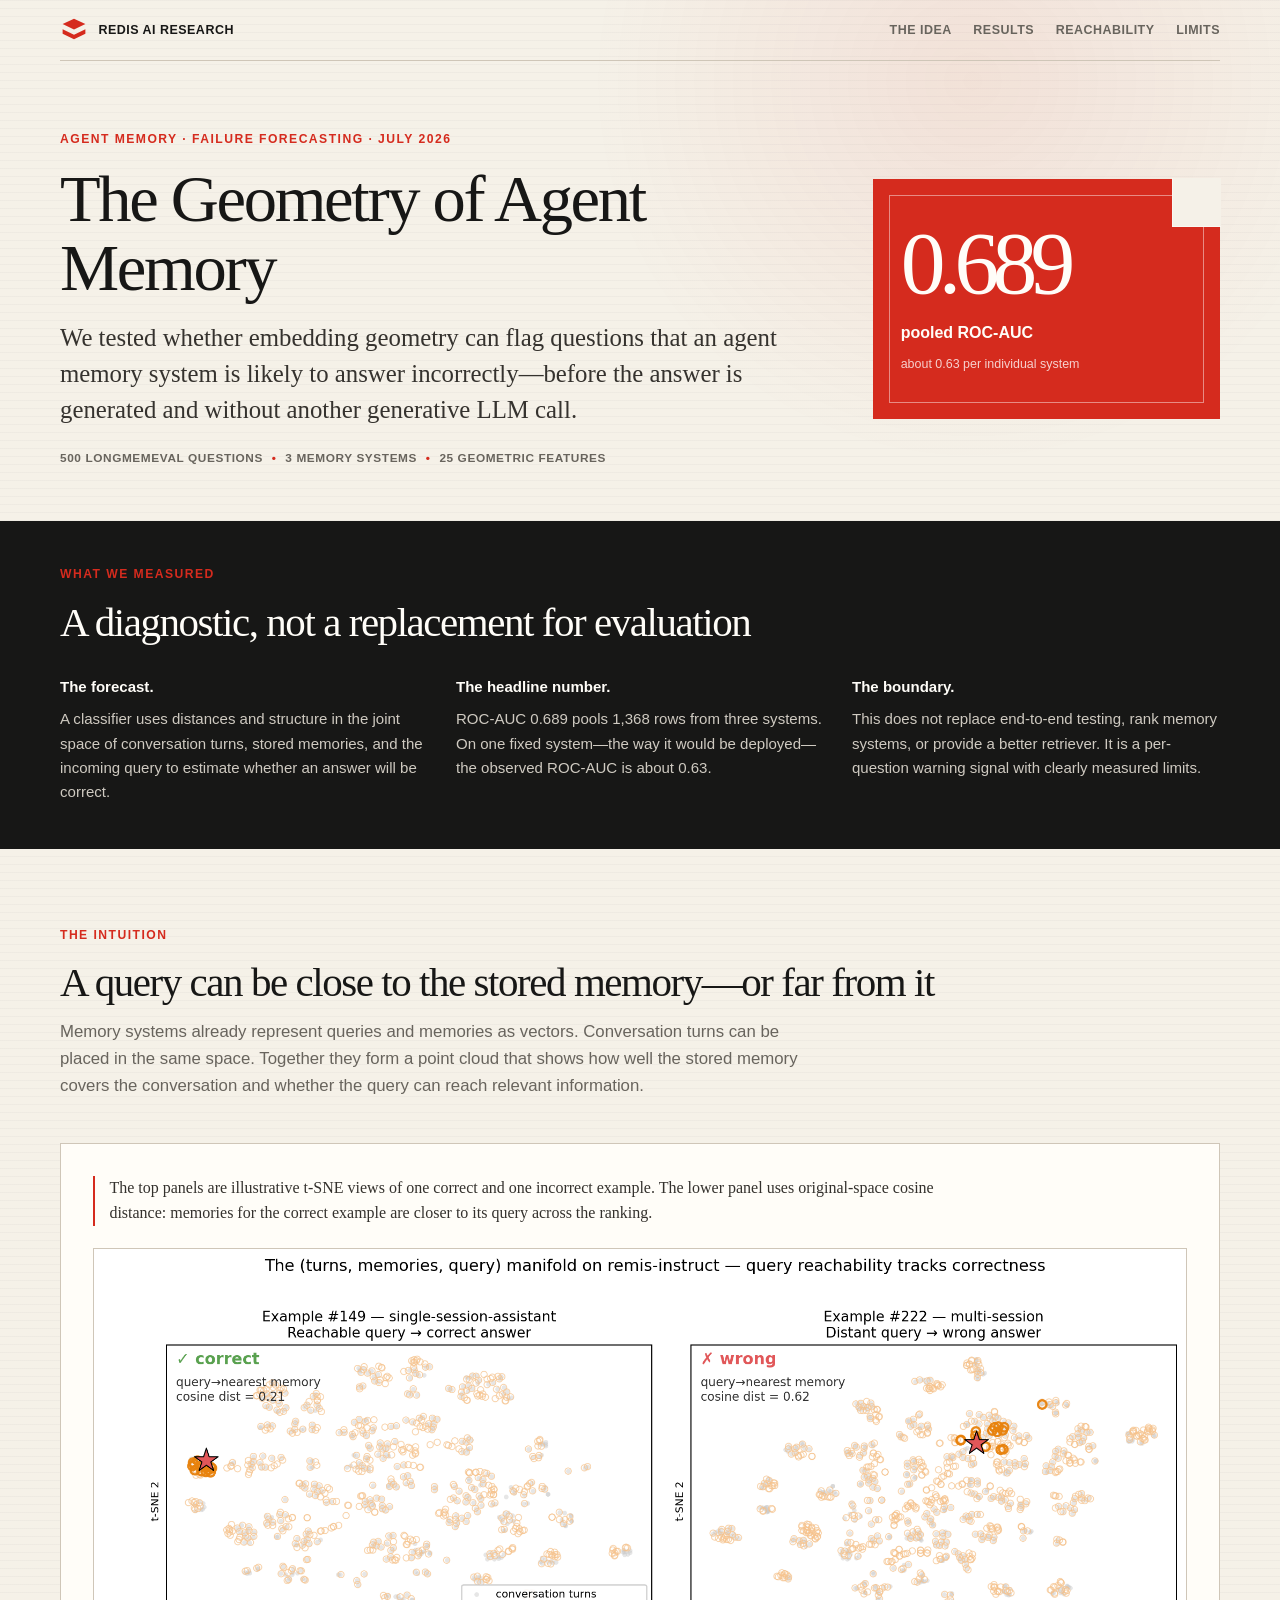
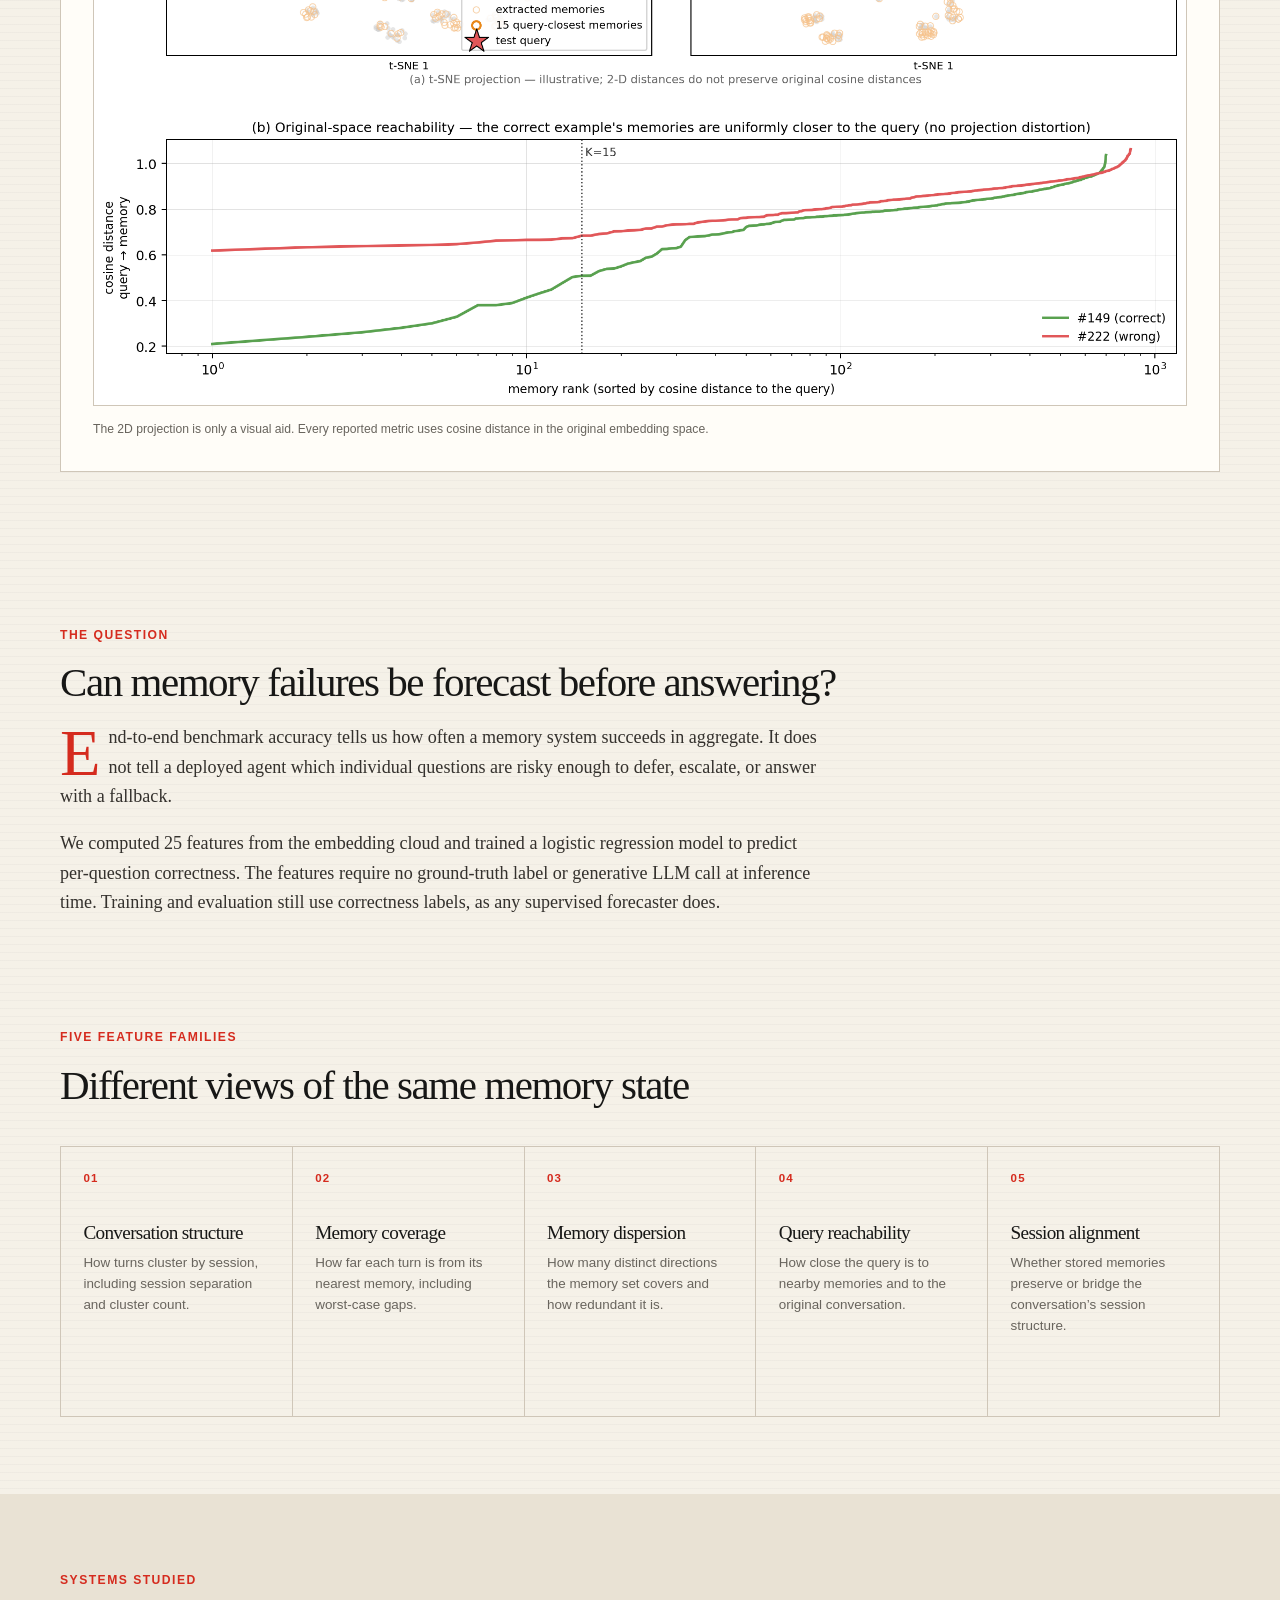
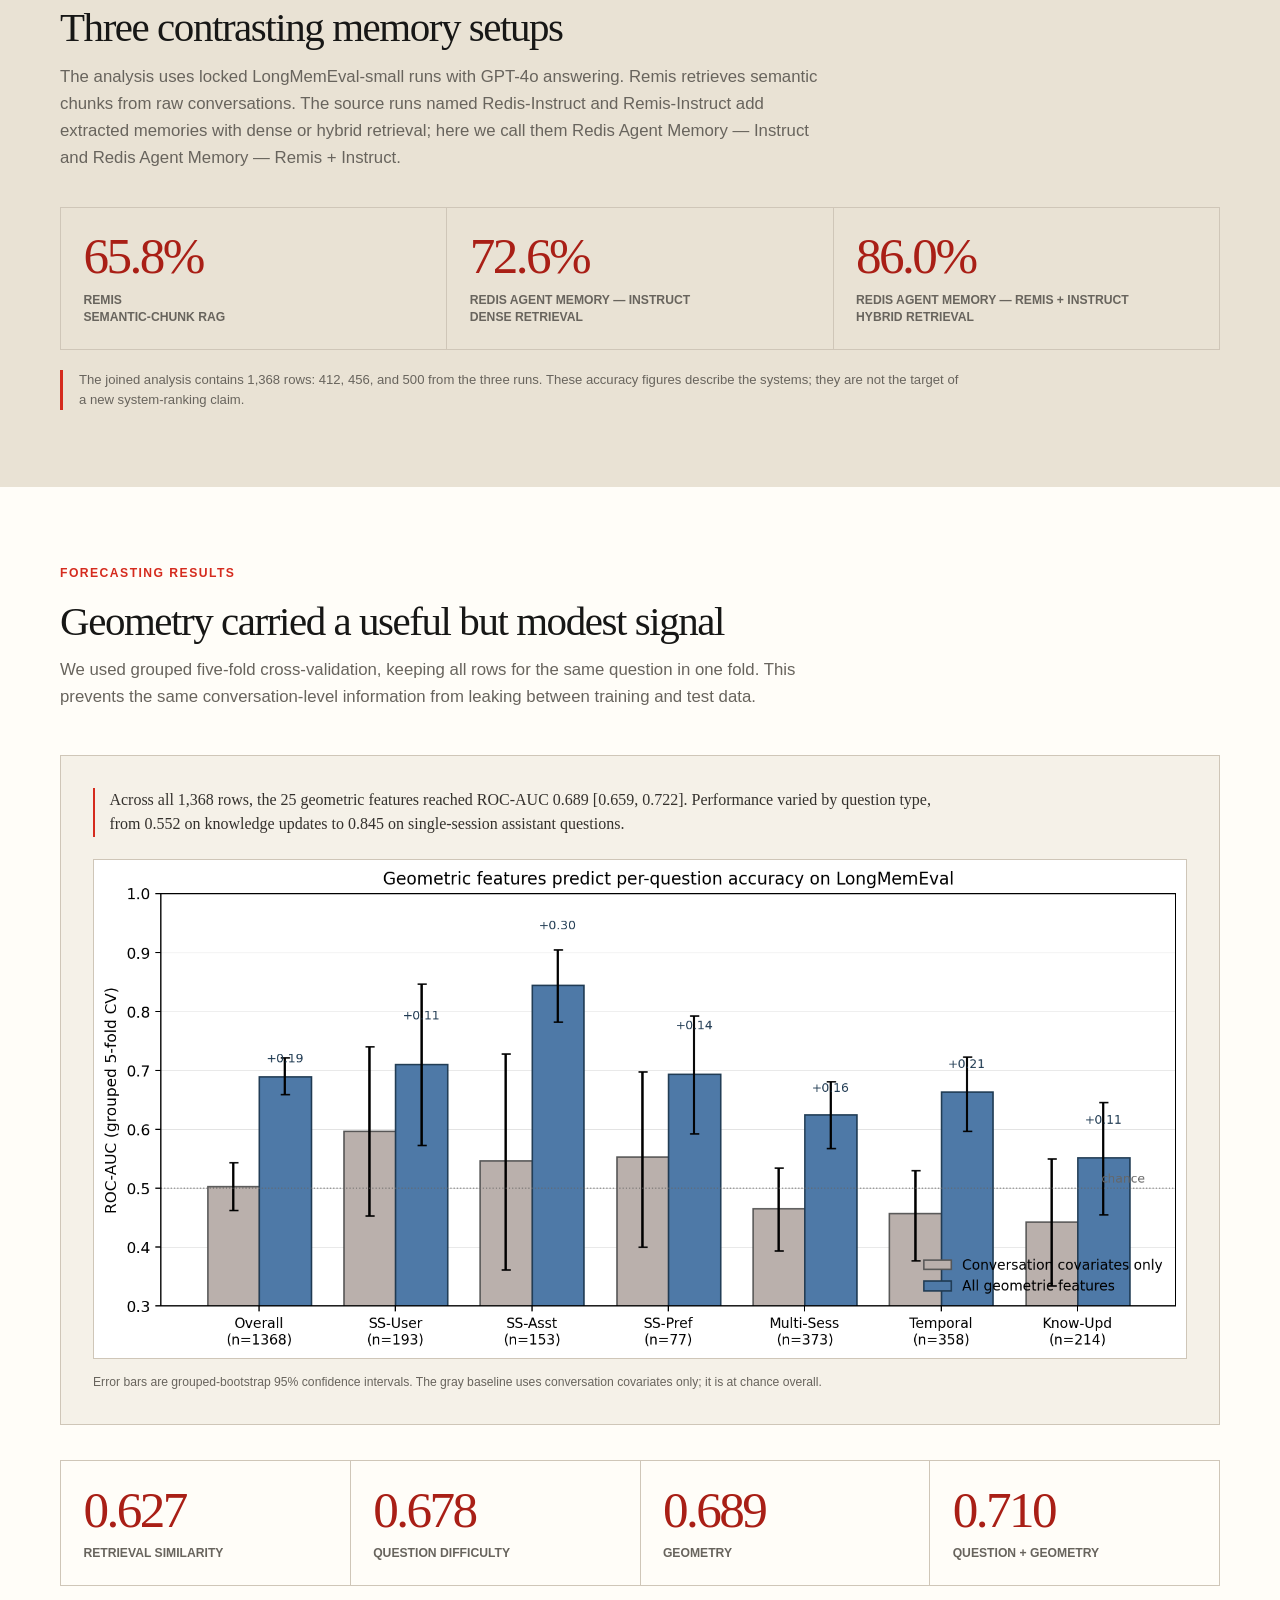
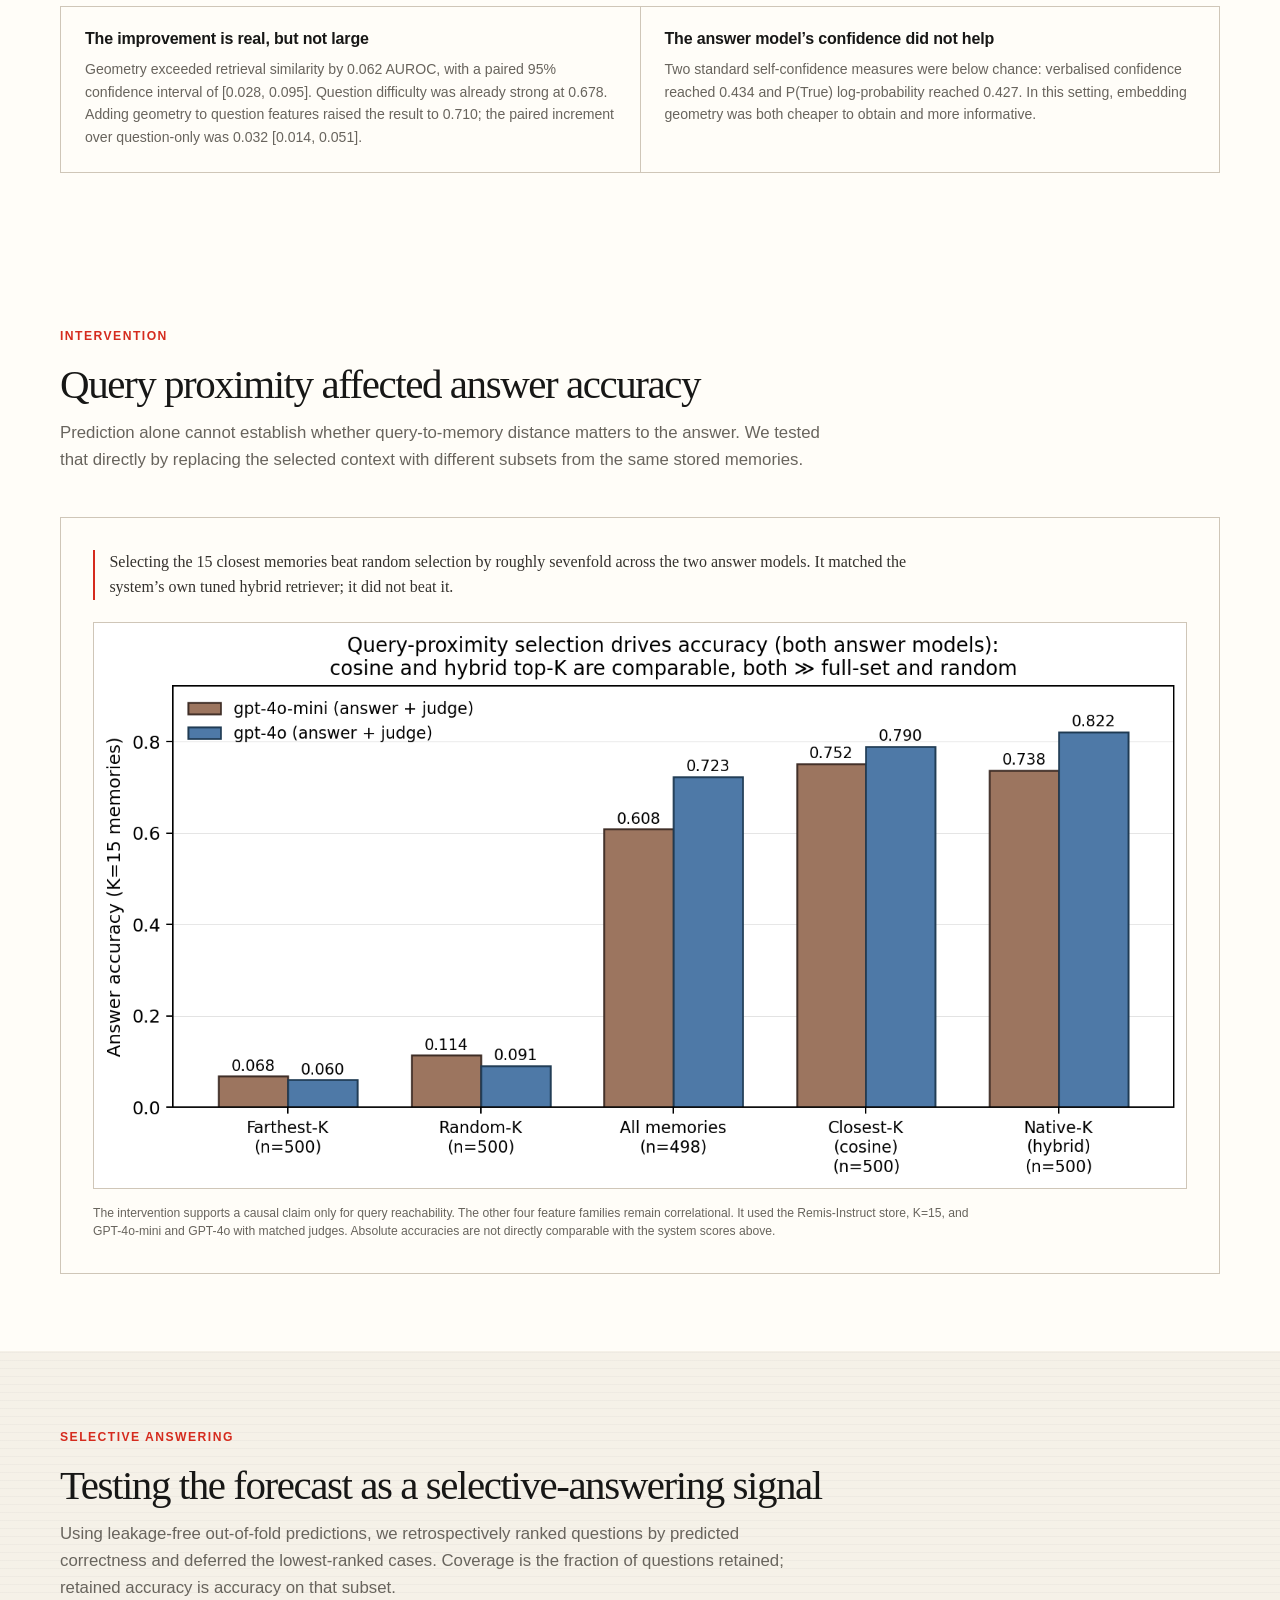
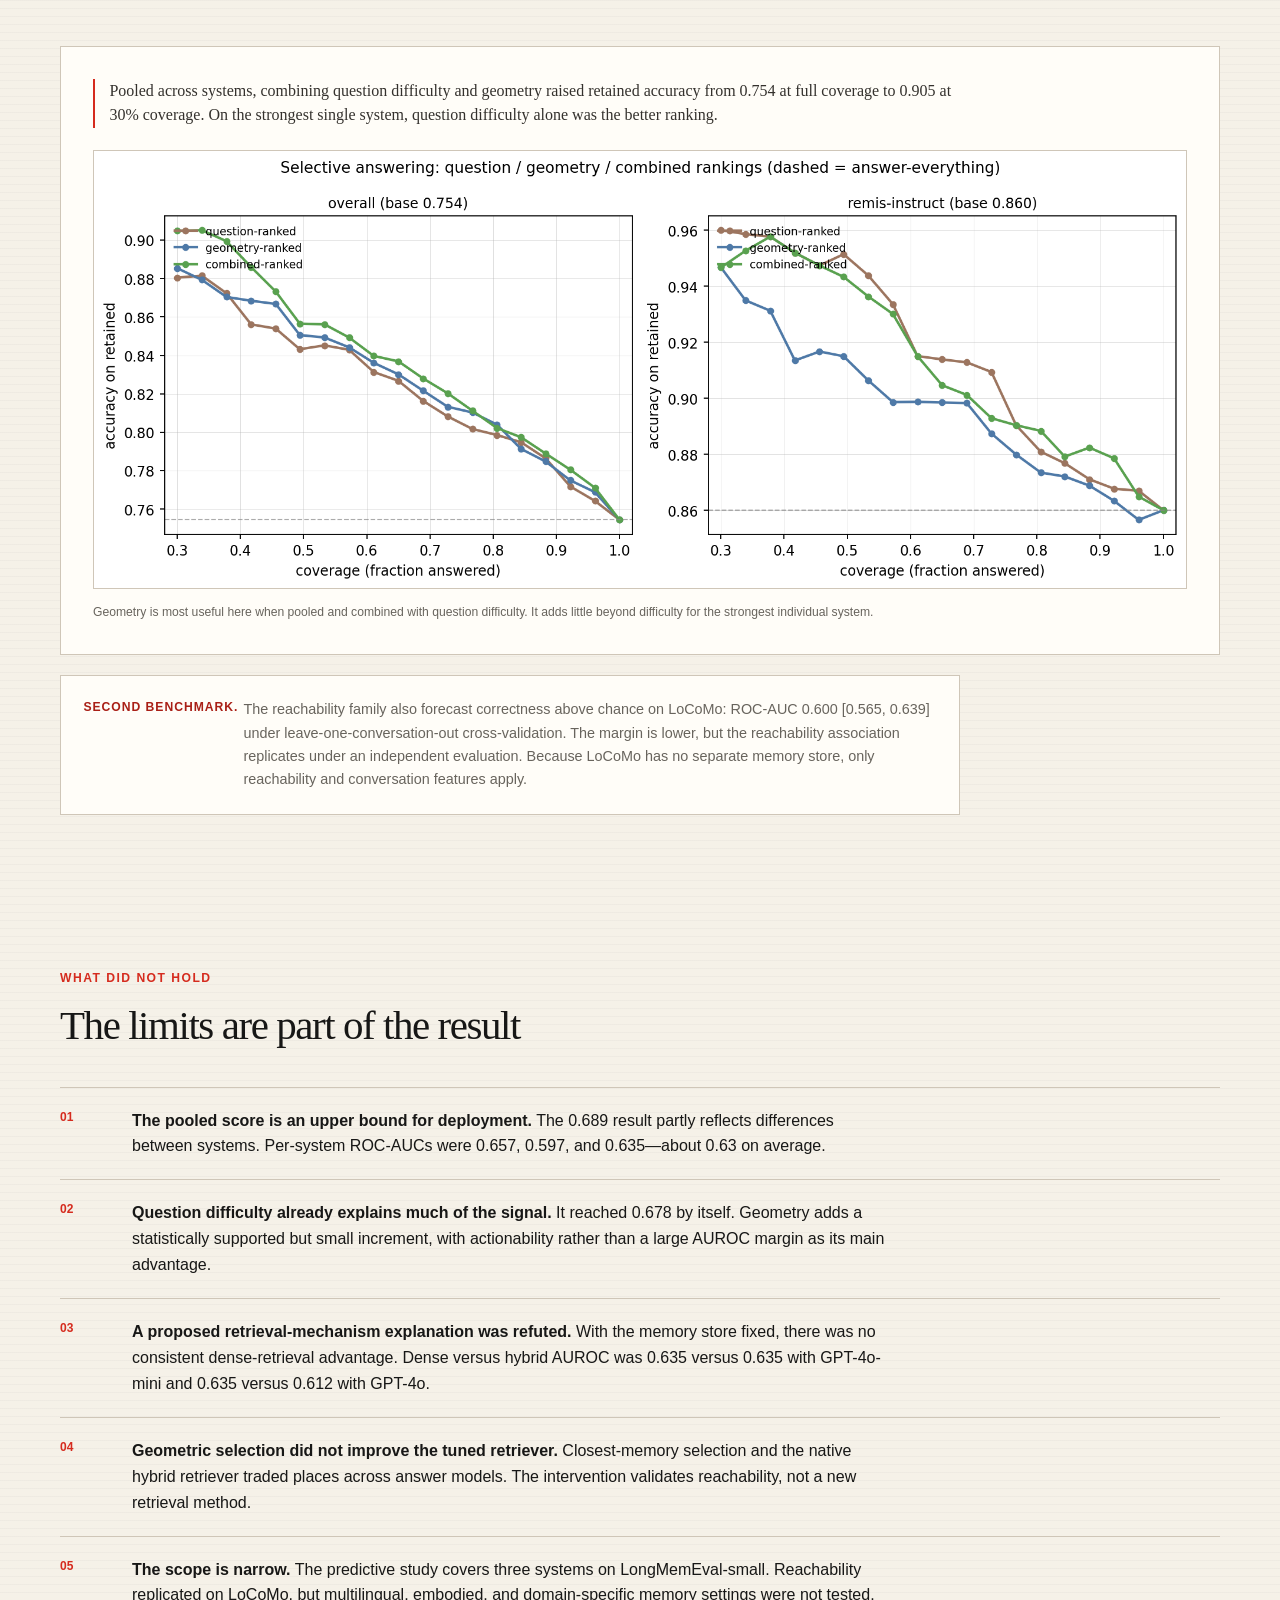
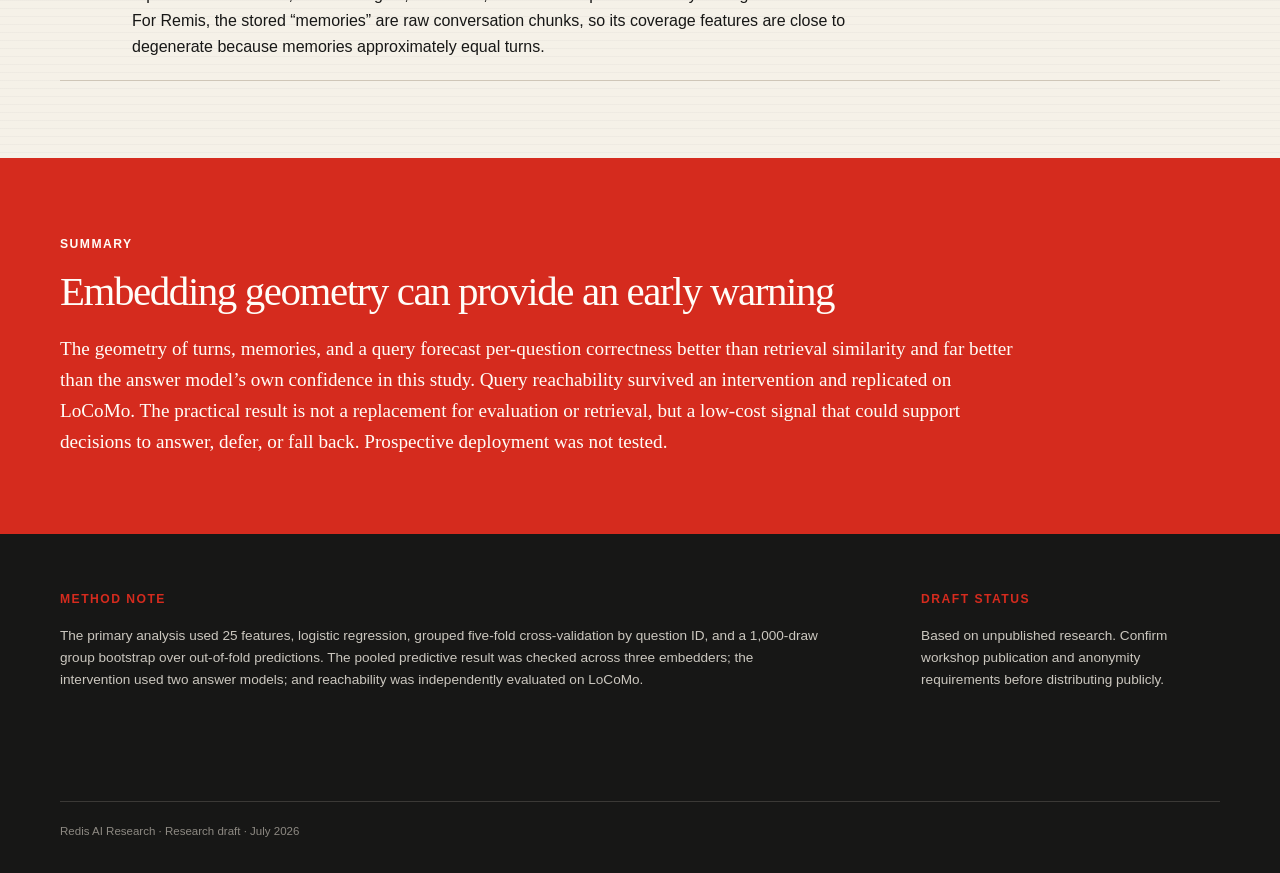
==== docs/geometry-agent-memory/index.html @ 6a5b0349 "Expand agent-memory research articles Add the geometry-based failure forecasting draft and refine th" ====
<!doctype html>
<html lang="en">
  <head>
    <meta charset="UTF-8" />
    <meta name="viewport" content="width=device-width, initial-scale=1.0" />
    <meta
      name="description"
      content="A geometric diagnostic for forecasting per-question failures in agent memory systems."
    />
    <meta name="robots" content="noindex, nofollow" />
    <meta name="theme-color" content="#f5f1e8" />
    <meta property="og:type" content="article" />
    <meta property="og:title" content="The Geometry of Agent Memory" />
    <meta
      property="og:description"
      content="Forecasting per-question memory failures from embedding geometry, without an extra generative LLM call."
    />
    <meta property="og:image" content="assets/social-card.svg" />
    <title>The Geometry of Agent Memory</title>
    <link rel="stylesheet" href="styles.css?v=20260724" />
  </head>
  <body>
    <a class="skip-link" href="#article">Skip to article</a>

    <header class="site-header">
      <a class="brand" href="#top" aria-label="Redis AI Research, article top">
        <svg viewBox="0 0 32 32" aria-hidden="true">
          <path d="M16 3 29 9.2 16 15.4 3 9.2 16 3Z" />
          <path d="m3 15.1 13 6.2 13-6.2v5.2L16 26.5 3 20.3v-5.2Z" />
        </svg>
        <span>Redis AI Research</span>
      </a>
      <nav aria-label="Article sections">
        <a href="#idea">The idea</a>
        <a href="#results">Results</a>
        <a href="#reachability">Reachability</a>
        <a href="#limits">Limits</a>
      </nav>
    </header>

    <main id="article">
      <article>
        <header class="hero" id="top">
          <div class="hero-copy">
            <p class="eyebrow">Agent memory · Failure forecasting · July 2026</p>
            <h1>The Geometry of Agent Memory</h1>
            <p class="dek">
              We tested whether embedding geometry can flag questions that an agent memory
              system is likely to answer incorrectly—before the answer is generated and
              without another generative LLM call.
            </p>
            <div class="hero-meta">
              <span>500 LongMemEval questions</span>
              <span>3 memory systems</span>
              <span>25 geometric features</span>
            </div>
          </div>

          <aside class="headline-number" aria-label="Main result">
            <span class="number">0.689</span>
            <span class="number-label">pooled ROC-AUC</span>
            <span class="number-note">about 0.63 per individual system</span>
          </aside>
        </header>

        <section class="read-this-first" aria-labelledby="read-first-title">
          <p class="section-kicker">What we measured</p>
          <h2 id="read-first-title">A diagnostic, not a replacement for evaluation</h2>
          <div class="qualification-grid">
            <p>
              <strong>The forecast.</strong> A classifier uses distances and structure in the
              joint space of conversation turns, stored memories, and the incoming query to
              estimate whether an answer will be correct.
            </p>
            <p>
              <strong>The headline number.</strong> ROC-AUC 0.689 pools 1,368 rows from three
              systems. On one fixed system—the way it would be deployed—the observed ROC-AUC
              is about 0.63.
            </p>
            <p>
              <strong>The boundary.</strong> This does not replace end-to-end testing, rank
              memory systems, or provide a better retriever. It is a per-question warning
              signal with clearly measured limits.
            </p>
          </div>
        </section>

        <section class="visual-intro" aria-labelledby="atlas-title">
          <div class="section-heading">
            <p class="section-kicker">The intuition</p>
            <h2 id="atlas-title">A query can be close to the stored memory—or far from it</h2>
            <p>
              Memory systems already represent queries and memories as vectors. Conversation
              turns can be placed in the same space. Together they form a point cloud that
              shows how well the stored memory covers the conversation and whether the query
              can reach relevant information.
            </p>
          </div>
          <figure class="chart-block image-figure">
            <p class="chart-summary">
              The top panels are illustrative t-SNE views of one correct and one incorrect
              example. The lower panel uses original-space cosine distance: memories for the
              correct example are closer to its query across the ranking.
            </p>
            <img
              src="assets/fig0_manifold.png"
              width="1038"
              height="709"
              decoding="async"
              alt="Two agent-memory point clouds and their original-space query-to-memory distance curves"
            />
            <figcaption>
              The 2D projection is only a visual aid. Every reported metric uses cosine
              distance in the original embedding space.
            </figcaption>
          </figure>
        </section>

        <section class="narrative" id="idea">
          <div class="section-heading">
            <p class="section-kicker">The question</p>
            <h2>Can memory failures be forecast before answering?</h2>
          </div>
          <div class="prose">
            <p>
              End-to-end benchmark accuracy tells us how often a memory system succeeds in
              aggregate. It does not tell a deployed agent which individual questions are
              risky enough to defer, escalate, or answer with a fallback.
            </p>
            <p>
              We computed 25 features from the embedding cloud and trained a logistic
              regression model to predict per-question correctness. The features require no
              ground-truth label or generative LLM call at inference time. Training and
              evaluation still use correctness labels, as any supervised forecaster does.
            </p>
          </div>
        </section>

        <section class="feature-section" aria-labelledby="features-title">
          <div class="section-heading">
            <p class="section-kicker">Five feature families</p>
            <h2 id="features-title">Different views of the same memory state</h2>
          </div>
          <div class="feature-grid">
            <article>
              <span>01</span>
              <h3>Conversation structure</h3>
              <p>How turns cluster by session, including session separation and cluster count.</p>
            </article>
            <article>
              <span>02</span>
              <h3>Memory coverage</h3>
              <p>How far each turn is from its nearest memory, including worst-case gaps.</p>
            </article>
            <article>
              <span>03</span>
              <h3>Memory dispersion</h3>
              <p>How many distinct directions the memory set covers and how redundant it is.</p>
            </article>
            <article>
              <span>04</span>
              <h3>Query reachability</h3>
              <p>How close the query is to nearby memories and to the original conversation.</p>
            </article>
            <article>
              <span>05</span>
              <h3>Session alignment</h3>
              <p>Whether stored memories preserve or bridge the conversation’s session structure.</p>
            </article>
          </div>
        </section>

        <section class="systems-section" aria-labelledby="systems-title">
          <div class="section-heading">
            <p class="section-kicker">Systems studied</p>
            <h2 id="systems-title">Three contrasting memory setups</h2>
            <p>
              The analysis uses locked LongMemEval-small runs with GPT-4o answering. Remis
              retrieves semantic chunks from raw conversations. The source runs named
              Redis-Instruct and Remis-Instruct add extracted memories with dense or hybrid
              retrieval; here we call them Redis Agent Memory — Instruct and Redis Agent
              Memory — Remis + Instruct.
            </p>
          </div>
          <div class="system-strip">
            <div>
              <strong>65.8%</strong>
              <span>Remis<br />semantic-chunk RAG</span>
            </div>
            <div>
              <strong>72.6%</strong>
              <span>Redis Agent Memory — Instruct<br />dense retrieval</span>
            </div>
            <div>
              <strong>86.0%</strong>
              <span>Redis Agent Memory — Remis + Instruct<br />hybrid retrieval</span>
            </div>
          </div>
          <p class="metric-note">
            The joined analysis contains 1,368 rows: 412, 456, and 500 from the
            three runs. These accuracy figures describe the systems; they are not the target
            of a new system-ranking claim.
          </p>
        </section>

        <section class="results-section geometry-results" id="results" aria-labelledby="results-title">
          <div class="section-heading">
            <p class="section-kicker">Forecasting results</p>
            <h2 id="results-title">Geometry carried a useful but modest signal</h2>
            <p>
              We used grouped five-fold cross-validation, keeping all rows for the same
              question in one fold. This prevents the same conversation-level information
              from leaking between training and test data.
            </p>
          </div>
          <figure class="chart-block image-figure">
            <p class="chart-summary">
              Across all 1,368 rows, the 25 geometric features reached ROC-AUC 0.689
              [0.659, 0.722]. Performance varied by question type, from 0.552 on knowledge
              updates to 0.845 on single-session assistant questions.
            </p>
            <img
              src="assets/fig1_auroc_by_qtype.png"
              width="1035"
              height="467"
              loading="lazy"
              decoding="async"
              alt="Bar chart of geometric failure-forecasting ROC-AUC overall and by LongMemEval question type"
            />
            <figcaption>
              Error bars are grouped-bootstrap 95% confidence intervals. The gray baseline
              uses conversation covariates only; it is at chance overall.
            </figcaption>
          </figure>

          <div class="comparison-strip" aria-label="Forecasting baseline comparison">
            <div><strong>0.627</strong><span>retrieval similarity</span></div>
            <div><strong>0.678</strong><span>question difficulty</span></div>
            <div><strong>0.689</strong><span>geometry</span></div>
            <div><strong>0.710</strong><span>question + geometry</span></div>
          </div>

          <div class="result-notes">
            <article>
              <h3>The improvement is real, but not large</h3>
              <p>
                Geometry exceeded retrieval similarity by 0.062 AUROC, with a paired 95%
                confidence interval of [0.028, 0.095]. Question difficulty was already
                strong at 0.678. Adding geometry to question features raised the result to
                0.710; the paired increment over question-only was 0.032 [0.014, 0.051].
              </p>
            </article>
            <article>
              <h3>The answer model’s confidence did not help</h3>
              <p>
                Two standard self-confidence measures were below chance: verbalised
                confidence reached 0.434 and P(True) log-probability reached 0.427. In this
                setting, embedding geometry was both cheaper to obtain and more informative.
              </p>
            </article>
          </div>
        </section>

        <section class="causal-section" id="reachability" aria-labelledby="reachability-title">
          <div class="section-heading">
            <p class="section-kicker">Intervention</p>
            <h2 id="reachability-title">Query proximity affected answer accuracy</h2>
            <p>
              Prediction alone cannot establish whether query-to-memory distance matters to
              the answer. We tested that directly by replacing the selected context with
              different subsets from the same stored memories.
            </p>
          </div>
          <figure class="chart-block image-figure">
            <p class="chart-summary">
              Selecting the 15 closest memories beat random selection by roughly sevenfold
              across the two answer models. It matched the system’s own tuned hybrid
              retriever; it did not beat it.
            </p>
            <img
              src="assets/fig5_causal_ablation.png"
              width="1039"
              height="530"
              loading="lazy"
              decoding="async"
              alt="Bar chart comparing farthest, random, all, closest, and native memory selection"
            />
            <figcaption>
              The intervention supports a causal claim only for query reachability. The
              other four feature families remain correlational. It used the Remis-Instruct
              store, K=15, and GPT-4o-mini and GPT-4o with matched judges. Absolute
              accuracies are not directly comparable with the system scores above.
            </figcaption>
          </figure>
        </section>

        <section class="deployment-section" id="deployment" aria-labelledby="deployment-title">
          <div class="section-heading">
            <p class="section-kicker">Selective answering</p>
            <h2 id="deployment-title">Testing the forecast as a selective-answering signal</h2>
            <p>
              Using leakage-free out-of-fold predictions, we retrospectively ranked questions
              by predicted correctness and deferred the lowest-ranked cases. Coverage is the
              fraction of questions retained; retained accuracy is accuracy on that subset.
            </p>
          </div>
          <figure class="chart-block image-figure">
            <p class="chart-summary">
              Pooled across systems, combining question difficulty and geometry raised
              retained accuracy from 0.754 at full coverage to 0.905 at 30% coverage. On the
              strongest single system, question difficulty alone was the better ranking.
            </p>
            <img
              src="assets/fig10_selective_prediction.png"
              width="1034"
              height="410"
              loading="lazy"
              decoding="async"
              alt="Risk-coverage curves for question, geometry, and combined failure rankings"
            />
            <figcaption>
              Geometry is most useful here when pooled and combined with question difficulty.
              It adds little beyond difficulty for the strongest individual system.
            </figcaption>
          </figure>

          <div class="replication-note">
            <strong>Second benchmark.</strong>
            <p>
              The reachability family also forecast correctness above chance on LoCoMo:
              ROC-AUC 0.600 [0.565, 0.639] under leave-one-conversation-out
              cross-validation. The margin is lower, but the reachability association
              replicates under an independent evaluation. Because LoCoMo has no separate
              memory store, only reachability and conversation features apply.
            </p>
          </div>
        </section>

        <section class="limits" id="limits" aria-labelledby="limits-title">
          <div class="section-heading">
            <p class="section-kicker">What did not hold</p>
            <h2 id="limits-title">The limits are part of the result</h2>
          </div>
          <ol class="limits-list">
            <li>
              <span>01</span>
              <p>
                <strong>The pooled score is an upper bound for deployment.</strong> The
                0.689 result partly reflects differences between systems. Per-system
                ROC-AUCs were 0.657, 0.597, and 0.635—about 0.63 on average.
              </p>
            </li>
            <li>
              <span>02</span>
              <p>
                <strong>Question difficulty already explains much of the signal.</strong>
                It reached 0.678 by itself. Geometry adds a statistically supported but
                small increment, with actionability rather than a large AUROC margin as its
                main advantage.
              </p>
            </li>
            <li>
              <span>03</span>
              <p>
                <strong>A proposed retrieval-mechanism explanation was refuted.</strong>
                With the memory store fixed, there was no consistent dense-retrieval
                advantage. Dense versus hybrid AUROC was 0.635 versus 0.635 with GPT-4o-mini
                and 0.635 versus 0.612 with GPT-4o.
              </p>
            </li>
            <li>
              <span>04</span>
              <p>
                <strong>Geometric selection did not improve the tuned retriever.</strong>
                Closest-memory selection and the native hybrid retriever traded places
                across answer models. The intervention validates reachability, not a new
                retrieval method.
              </p>
            </li>
            <li>
              <span>05</span>
              <p>
                <strong>The scope is narrow.</strong> The predictive study covers three
                systems on LongMemEval-small. Reachability replicated on LoCoMo, but
                multilingual, embodied, and domain-specific memory settings were not tested.
                For Remis, the stored “memories” are raw conversation chunks, so its coverage
                features are close to degenerate because memories approximately equal turns.
              </p>
            </li>
          </ol>
        </section>

        <section class="conclusion" aria-labelledby="conclusion-title">
          <p class="section-kicker">Summary</p>
          <h2 id="conclusion-title">Embedding geometry can provide an early warning</h2>
          <p>
            The geometry of turns, memories, and a query forecast per-question correctness
            better than retrieval similarity and far better than the answer model’s own
            confidence in this study. Query reachability survived an intervention and
            replicated on LoCoMo. The practical result is not a replacement for evaluation
            or retrieval, but a low-cost signal that could support decisions to answer,
            defer, or fall back. Prospective deployment was not tested.
          </p>
        </section>

        <footer class="article-footer">
          <div>
            <p class="section-kicker">Method note</p>
            <p>
              The primary analysis used 25 features, logistic regression, grouped five-fold
              cross-validation by question ID, and a 1,000-draw group bootstrap over
              out-of-fold predictions. The pooled predictive result was checked across three
              embedders; the intervention used two answer models; and reachability was
              independently evaluated on LoCoMo.
            </p>
          </div>
          <div>
            <p class="section-kicker">Draft status</p>
            <p>
              Based on unpublished research. Confirm workshop publication and anonymity
              requirements before distributing publicly.
            </p>
          </div>
          <p class="copyright">Redis AI Research · Research draft · July 2026</p>
        </footer>
      </article>
    </main>
  </body>
</html>
---- docs/geometry-agent-memory/styles.css ----
:root {
  --paper: #f5f1e8;
  --paper-deep: #e9e2d4;
  --ink: #171716;
  --muted: #68645d;
  --line: #cfc6b8;
  --red: #d52b1e;
  --red-dark: #a91f16;
  --coral: #ed756a;
  --orange: #d77b2d;
  --blue: #42657a;
  --blue-light: #89a7b7;
  --white: #fffdf8;
  --content: 1160px;
  --reading: 760px;
}

* {
  box-sizing: border-box;
}

html {
  scroll-behavior: smooth;
}

body {
  margin: 0;
  color: var(--ink);
  background:
    linear-gradient(rgba(23, 23, 22, 0.028) 1px, transparent 1px),
    var(--paper);
  background-size: 100% 8px;
  font-family:
    Inter, ui-sans-serif, -apple-system, BlinkMacSystemFont, "Segoe UI", sans-serif;
  font-size: 16px;
  line-height: 1.62;
  text-rendering: optimizeLegibility;
}

body::before {
  position: fixed;
  z-index: -1;
  inset: 0;
  background: radial-gradient(circle at 76% 9%, rgba(213, 43, 30, 0.08), transparent 24rem);
  content: "";
  pointer-events: none;
}

a {
  color: inherit;
  text-underline-offset: 0.2em;
}

.skip-link {
  position: fixed;
  z-index: 20;
  top: 0.75rem;
  left: 0.75rem;
  padding: 0.55rem 0.8rem;
  color: var(--white);
  background: var(--ink);
  transform: translateY(-150%);
}

.skip-link:focus {
  transform: translateY(0);
}

.site-header {
  position: relative;
  z-index: 2;
  display: flex;
  width: min(calc(100% - 2.5rem), var(--content));
  margin: 0 auto;
  padding: 1rem 0;
  align-items: center;
  justify-content: space-between;
  border-bottom: 1px solid var(--line);
  font-size: 0.78rem;
  font-weight: 700;
  letter-spacing: 0.04em;
  text-transform: uppercase;
}

.brand {
  display: inline-flex;
  align-items: center;
  gap: 0.65rem;
  text-decoration: none;
}

.brand svg {
  width: 1.75rem;
  fill: var(--red);
}

.site-header nav {
  display: flex;
  gap: 1.35rem;
}

.site-header nav a {
  color: var(--muted);
  text-decoration: none;
}

.site-header nav a:hover,
.site-header nav a:focus-visible {
  color: var(--red);
}

article {
  overflow: hidden;
}

.hero {
  display: grid;
  width: min(calc(100% - 2.5rem), var(--content));
  min-height: 460px;
  margin: 0 auto;
  padding: clamp(2.75rem, 5vw, 4.5rem) 0 3rem;
  grid-template-columns: minmax(0, 1.65fr) minmax(270px, 0.75fr);
  gap: clamp(2rem, 4vw, 3.75rem);
  align-items: center;
}

.eyebrow,
.section-kicker {
  margin: 0 0 1rem;
  color: var(--red);
  font-size: 0.76rem;
  font-weight: 800;
  letter-spacing: 0.12em;
  text-transform: uppercase;
}

h1,
h2,
h3,
p {
  margin-top: 0;
}

h1,
h2,
h3 {
  font-family: Georgia, "Times New Roman", serif;
  font-weight: 500;
  letter-spacing: -0.035em;
  line-height: 1.03;
}

h1 {
  max-width: 720px;
  margin-bottom: 1.1rem;
  font-size: clamp(2.8rem, 5.2vw, 4.9rem);
}

h2 {
  margin-bottom: 0.9rem;
  font-size: clamp(1.85rem, 3.2vw, 3.1rem);
}

h3 {
  margin-bottom: 0.65rem;
  font-size: 1.45rem;
}

.dek {
  max-width: 760px;
  margin-bottom: 1.35rem;
  color: #35322e;
  font-family: Georgia, "Times New Roman", serif;
  font-size: clamp(1.18rem, 2vw, 1.55rem);
  line-height: 1.45;
}

.dek strong {
  color: var(--red-dark);
  font-weight: 500;
}

.byline {
  margin: -0.15rem 0 1rem;
  color: var(--ink);
  font-size: 0.85rem;
  font-weight: 700;
}

.hero-meta {
  display: flex;
  flex-wrap: wrap;
  gap: 0.55rem;
  color: var(--muted);
  font-size: 0.74rem;
  font-weight: 700;
  letter-spacing: 0.05em;
  text-transform: uppercase;
}

.hero-meta span:not(:last-child)::after {
  margin-left: 0.55rem;
  color: var(--red);
  content: "•";
}

.headline-number {
  position: relative;
  display: flex;
  min-height: 240px;
  padding: 1.7rem;
  color: var(--white);
  background: var(--red);
  flex-direction: column;
  justify-content: center;
}

.headline-number::before,
.headline-number::after {
  position: absolute;
  border: 1px solid rgba(255, 255, 255, 0.45);
  content: "";
}

.headline-number::before {
  top: 1rem;
  right: 1rem;
  bottom: 1rem;
  left: 1rem;
}

.headline-number::after {
  width: 3rem;
  height: 3rem;
  top: -1px;
  right: -1px;
  border-width: 0 0 1px 1px;
  background: var(--paper);
}

.number {
  position: relative;
  z-index: 1;
  font-family: Georgia, "Times New Roman", serif;
  font-size: clamp(3.8rem, 7vw, 5.8rem);
  letter-spacing: -0.075em;
  line-height: 0.86;
}

.number small {
  font-size: 0.35em;
  letter-spacing: -0.02em;
}

.number-label,
.number-note {
  position: relative;
  z-index: 1;
}

.number-label {
  margin-top: 1.15rem;
  font-weight: 800;
}

.number-note {
  margin-top: 0.5rem;
  color: rgba(255, 255, 255, 0.78);
  font-size: 0.78rem;
}

.read-this-first {
  padding: 2.75rem max(1.5rem, calc((100vw - var(--content)) / 2));
  color: var(--white);
  background: var(--ink);
}

.read-this-first h2 {
  max-width: 750px;
  color: var(--white);
}

.qualification-grid {
  display: grid;
  margin-top: 2rem;
  grid-template-columns: repeat(3, 1fr);
  gap: 1.75rem;
}

.qualification-grid p {
  margin: 0;
  color: #cfcac1;
  font-size: 0.94rem;
}

.qualification-grid strong {
  display: block;
  margin-bottom: 0.5rem;
  color: var(--white);
}

.narrative,
.strategy-section,
.results-section,
.economics,
.reproduction,
.limits,
.conclusion {
  width: min(calc(100% - 2.5rem), var(--content));
  margin: 0 auto;
  padding: clamp(3.4rem, 6vw, 5rem) 0;
}

.narrative {
  display: block;
}

.narrative .section-heading {
  max-width: 900px;
}

.section-heading > p:last-child {
  max-width: var(--reading);
  color: var(--muted);
  font-size: 1.05rem;
}

.prose {
  max-width: var(--reading);
  margin-top: 1.25rem;
  padding-top: 0;
  color: #34312d;
  font-family: Georgia, "Times New Roman", serif;
  font-size: 1.13rem;
}

.prose p:first-child::first-letter {
  float: left;
  margin: 0.04em 0.12em 0 0;
  color: var(--red);
  font-size: 4.15rem;
  line-height: 0.8;
}

.strategy-section {
  padding-top: 1rem;
}

.strategy-grid {
  display: grid;
  margin-top: 2.5rem;
  grid-template-columns: repeat(3, 1fr);
  border-top: 1px solid var(--line);
  border-bottom: 1px solid var(--line);
}

.strategy-card {
  display: flex;
  min-height: 350px;
  padding: 1.85rem;
  flex-direction: column;
  border-left: 1px solid var(--line);
}

.strategy-card:last-child {
  border-right: 1px solid var(--line);
}

.strategy-card-combined {
  color: var(--white);
  background: var(--red);
  border-color: var(--red);
}

.strategy-index {
  margin-bottom: 2.5rem;
  color: var(--muted);
  font-size: 0.72rem;
  font-weight: 800;
  letter-spacing: 0.1em;
}

.strategy-card-combined .strategy-index,
.strategy-card-combined .strategy-type {
  color: rgba(255, 255, 255, 0.76);
}

.strategy-card p:not(.strategy-type) {
  font-size: 0.94rem;
}

.strategy-type {
  margin-top: -0.3rem;
  color: var(--red-dark);
  font-size: 0.72rem;
  font-weight: 800;
  letter-spacing: 0.08em;
  text-transform: uppercase;
}

.flow {
  display: flex;
  margin-top: auto;
  padding-top: 1.25rem;
  gap: 0.45rem;
  align-items: center;
  border-top: 1px solid currentColor;
  font-size: 0.7rem;
  font-weight: 700;
  line-height: 1.2;
}

.flow i {
  color: var(--red);
  font-style: normal;
}

.strategy-card-combined .flow i {
  color: var(--white);
}

.results-section {
  width: 100%;
  padding-right: max(1.5rem, calc((100vw - var(--content)) / 2));
  padding-left: max(1.5rem, calc((100vw - var(--content)) / 2));
  background: var(--white);
}

.chart-block {
  margin: 2.75rem 0 0;
  padding: clamp(1.2rem, 2.5vw, 2rem);
  border: 1px solid var(--line);
  background: var(--white);
}

.results-section .chart-block {
  background: var(--paper);
}

.chart-header {
  display: flex;
  margin-bottom: 1.15rem;
  gap: 2rem;
  align-items: flex-start;
  justify-content: space-between;
}

.chart-header h3 {
  margin-bottom: 0.3rem;
  font-family: inherit;
  font-size: 1.1rem;
  font-weight: 800;
  letter-spacing: -0.01em;
}

.chart-header p,
.chart-unit {
  margin: 0;
  color: var(--muted);
  font-size: 0.78rem;
}

.chart-summary {
  max-width: 860px;
  margin: 0 0 1.35rem;
  padding-left: 0.9rem;
  border-left: 2px solid var(--red);
  color: #34312d;
  font-size: 0.88rem;
  line-height: 1.55;
}

.chart-unit {
  padding: 0.35rem 0.6rem;
  border: 1px solid var(--line);
  white-space: nowrap;
}

.chart {
  min-height: 360px;
}

.chart svg {
  display: block;
  width: 100%;
  height: auto;
  overflow: visible;
}

.chart svg text {
  font-family: Inter, ui-sans-serif, system-ui, sans-serif;
}

.chart [tabindex="0"]:focus {
  outline: 3px solid var(--blue);
  outline-offset: 2px;
}

figcaption {
  max-width: 880px;
  margin-top: 0.9rem;
  color: var(--muted);
  font-size: 0.76rem;
  line-height: 1.55;
}

.legend {
  display: flex;
  flex-wrap: wrap;
  gap: 0.85rem;
  color: var(--muted);
  font-size: 0.72rem;
}

.legend span {
  display: inline-flex;
  gap: 0.35rem;
  align-items: center;
}

.legend-swatch {
  display: inline-block;
  width: 0.72rem;
  height: 0.72rem;
  border-radius: 50%;
}

.legend-swatch.redis {
  background: var(--red);
}

.legend-swatch.reproduced {
  background: var(--orange);
}

.legend-swatch.published {
  background: #918b82;
}

.finding {
  border-bottom: 1px solid var(--line);
}

.extraction-study {
  width: 100%;
  padding: clamp(3.4rem, 6vw, 5rem) max(1.5rem, calc((100vw - var(--content)) / 2));
  background: var(--paper-deep);
}

.extraction-study .section-heading {
  max-width: 920px;
}

.study-method {
  display: grid;
  margin-top: 2rem;
  grid-template-columns: repeat(3, 1fr);
  border-top: 1px solid var(--line);
  border-left: 1px solid var(--line);
}

.study-method > div {
  display: flex;
  min-height: 94px;
  padding: 1.2rem 1.35rem;
  flex-direction: column;
  border-right: 1px solid var(--line);
  border-bottom: 1px solid var(--line);
}

.study-method strong {
  margin-bottom: 0.55rem;
  color: var(--red-dark);
  font-size: 0.7rem;
  letter-spacing: 0.1em;
  text-transform: uppercase;
}

.study-method span {
  font-family: Georgia, "Times New Roman", serif;
  font-size: 1.08rem;
  line-height: 1.35;
}

.extraction-study .chart-block {
  background: var(--white);
}

.extraction-figure {
  display: block;
  width: 100%;
  height: auto;
}

.extraction-findings {
  display: grid;
  margin-top: 1rem;
  grid-template-columns: repeat(3, 1fr);
  border-top: 1px solid var(--line);
  border-left: 1px solid var(--line);
}

.extraction-findings article {
  padding: 1.35rem;
  border-right: 1px solid var(--line);
  border-bottom: 1px solid var(--line);
}

.extraction-findings article > span {
  display: block;
  margin-bottom: 0.75rem;
  color: var(--red-dark);
  font-family: Georgia, "Times New Roman", serif;
  font-size: 2.35rem;
  letter-spacing: -0.05em;
  line-height: 1;
}

.extraction-findings p {
  margin: 0;
  color: #34312d;
  font-size: 0.88rem;
  line-height: 1.55;
}

.extraction-findings strong {
  display: block;
  margin-bottom: 0.35rem;
  color: var(--ink);
}

.metric-note {
  max-width: 900px;
  margin: 1.2rem 0 0;
  padding-left: 1rem;
  border-left: 3px solid var(--red);
  color: var(--muted);
  font-size: 0.82rem;
  line-height: 1.55;
}

.economics .section-heading,
.reproduction .section-heading {
  max-width: 900px;
}

.cost-chart {
  min-height: 500px;
}

.metric-strip {
  display: grid;
  margin-top: 1rem;
  grid-template-columns: repeat(3, 1fr);
  border-top: 1px solid var(--line);
  border-left: 1px solid var(--line);
}

.metric-strip > div {
  display: flex;
  padding: 1.5rem;
  flex-direction: column;
  border-right: 1px solid var(--line);
  border-bottom: 1px solid var(--line);
}

.metric-value {
  color: var(--red-dark);
  font-family: Georgia, "Times New Roman", serif;
  font-size: clamp(2.4rem, 5vw, 4.6rem);
  letter-spacing: -0.06em;
  line-height: 1;
}

.metric-label {
  margin-top: 0.75rem;
  color: var(--muted);
  font-size: 0.75rem;
  font-weight: 700;
  line-height: 1.4;
  text-transform: uppercase;
}

.reproduction {
  width: 100%;
  padding-right: max(1.5rem, calc((100vw - var(--content)) / 2));
  padding-left: max(1.5rem, calc((100vw - var(--content)) / 2));
  background: var(--paper-deep);
}

.limits-list {
  margin: 2.5rem 0 0;
  padding: 0;
  border-top: 1px solid var(--line);
  list-style: none;
}

.limits-list li {
  display: grid;
  padding: 1.25rem 0;
  grid-template-columns: 4.5rem minmax(0, var(--reading));
  border-bottom: 1px solid var(--line);
}

.limits-list li > span {
  color: var(--red);
  font-size: 0.75rem;
  font-weight: 800;
}

.limits-list p {
  margin: 0;
}

.conclusion {
  width: 100%;
  padding-right: max(1.5rem, calc((100vw - var(--content)) / 2));
  padding-left: max(1.5rem, calc((100vw - var(--content)) / 2));
  color: var(--white);
  background: var(--red);
}

.conclusion .section-kicker {
  color: var(--white);
}

.conclusion h2,
.conclusion > p:last-child {
  max-width: 960px;
}

.conclusion > p:last-child {
  margin: 1.25rem 0 0;
  font-family: Georgia, "Times New Roman", serif;
  font-size: 1.2rem;
}

.article-footer {
  display: grid;
  padding: 3.5rem max(1.5rem, calc((100vw - var(--content)) / 2)) 2rem;
  color: #cbc7bf;
  background: var(--ink);
  grid-template-columns: minmax(0, 1.6fr) minmax(220px, 0.6fr);
  gap: 4rem;
  font-size: 0.85rem;
}

.article-footer > div:first-child {
  max-width: var(--reading);
}

.footer-links {
  display: flex;
  flex-direction: column;
  align-items: flex-start;
}

.footer-links a {
  padding: 0.5rem 0;
  color: var(--white);
}

.copyright {
  margin: 2rem 0 0;
  padding-top: 1.25rem;
  grid-column: 1 / -1;
  border-top: 1px solid #3b3936;
  color: #8d8982;
  font-size: 0.72rem;
}

.tooltip {
  position: fixed;
  z-index: 50;
  width: min(270px, calc(100vw - 2rem));
  padding: 0.75rem 0.9rem;
  color: var(--white);
  background: var(--ink);
  font-size: 0.75rem;
  line-height: 1.45;
  opacity: 0;
  transform: translate(-50%, calc(-100% - 12px));
  transition: opacity 120ms ease;
  pointer-events: none;
}

.tooltip.visible {
  opacity: 1;
}

@media (max-width: 900px) {
  .hero {
    grid-template-columns: 1fr;
  }

  .hero {
    padding-top: 3rem;
  }

  .headline-number {
    max-width: 460px;
  }

  .qualification-grid,
  .strategy-grid,
  .study-method,
  .extraction-findings {
    grid-template-columns: 1fr;
  }

  .strategy-card {
    min-height: auto;
    border-right: 1px solid var(--line);
    border-bottom: 1px solid var(--line);
  }

  .strategy-index {
    margin-bottom: 2rem;
  }

  .flow {
    margin-top: 2.5rem;
  }

  .chart {
    overflow-x: auto;
  }

  .chart svg {
    min-width: 700px;
  }

  #strategy-chart svg {
    min-width: 560px;
  }

}

@media (max-width: 640px) {
  body {
    font-size: 16px;
  }

  .site-header {
    width: min(calc(100% - 2rem), var(--content));
  }

  .site-header nav {
    display: none;
  }

  .hero,
  .narrative,
  .strategy-section,
  .economics,
  .limits {
    width: min(calc(100% - 2rem), var(--content));
  }

  h1 {
    font-size: clamp(2.7rem, 12vw, 3.8rem);
  }

  .qualification-grid {
    gap: 1.5rem;
  }

  .chart-header {
    flex-direction: column;
    gap: 0.75rem;
  }

  .metric-strip {
    grid-template-columns: 1fr;
  }

  .limits-list li {
    grid-template-columns: 2.6rem 1fr;
  }

  .article-footer {
    grid-template-columns: 1fr;
    gap: 2rem;
  }
}

@media (prefers-reduced-motion: reduce) {
  html {
    scroll-behavior: auto;
  }

  *,
  *::before,
  *::after {
    transition-duration: 0.01ms !important;
    animation-duration: 0.01ms !important;
    animation-iteration-count: 1 !important;
  }
}

@media print {
  body {
    background: white;
  }

  .site-header,
  .tooltip {
    display: none;
  }

  .hero {
    min-height: 0;
  }

  .chart-block,
  .strategy-card,
  .limits-list li {
    break-inside: avoid;
  }
}

/* Geometry of Agent Memory article */

.visual-intro,
.feature-section,
.systems-section,
.causal-section,
.deployment-section {
  width: min(calc(100% - 2.5rem), var(--content));
  margin: 0 auto;
  padding: clamp(3.4rem, 6vw, 5rem) 0;
}

.visual-intro .section-heading,
.feature-section .section-heading,
.systems-section .section-heading,
.causal-section .section-heading,
.deployment-section .section-heading {
  max-width: 900px;
}

.image-figure img {
  display: block;
  width: 100%;
  height: auto;
  border: 1px solid var(--line);
  background: var(--white);
}

.feature-section {
  padding-top: 1rem;
}

.feature-grid {
  display: grid;
  margin-top: 2.5rem;
  grid-template-columns: repeat(5, 1fr);
  border-top: 1px solid var(--line);
  border-left: 1px solid var(--line);
}

.feature-grid article {
  min-height: 270px;
  padding: 1.4rem;
  border-right: 1px solid var(--line);
  border-bottom: 1px solid var(--line);
}

.feature-grid article > span {
  display: block;
  margin-bottom: 2.2rem;
  color: var(--red);
  font-size: 0.72rem;
  font-weight: 800;
  letter-spacing: 0.1em;
}

.feature-grid h3 {
  font-size: 1.2rem;
}

.feature-grid p {
  margin: 0;
  color: var(--muted);
  font-size: 0.84rem;
  line-height: 1.55;
}

.systems-section {
  width: 100%;
  padding-right: max(1.5rem, calc((100vw - var(--content)) / 2));
  padding-left: max(1.5rem, calc((100vw - var(--content)) / 2));
  background: var(--paper-deep);
}

.system-strip,
.comparison-strip {
  display: grid;
  margin-top: 2.2rem;
  border-top: 1px solid var(--line);
  border-left: 1px solid var(--line);
}

.system-strip {
  grid-template-columns: repeat(3, 1fr);
}

.system-strip > div,
.comparison-strip > div {
  display: flex;
  padding: 1.4rem;
  flex-direction: column;
  border-right: 1px solid var(--line);
  border-bottom: 1px solid var(--line);
}

.system-strip strong,
.comparison-strip strong {
  color: var(--red-dark);
  font-family: Georgia, "Times New Roman", serif;
  font-size: clamp(2.2rem, 4vw, 3.5rem);
  font-weight: 500;
  letter-spacing: -0.05em;
  line-height: 1;
}

.system-strip span,
.comparison-strip span {
  margin-top: 0.65rem;
  color: var(--muted);
  font-size: 0.76rem;
  font-weight: 700;
  line-height: 1.45;
  text-transform: uppercase;
}

.geometry-results {
  padding-right: max(1.5rem, calc((100vw - var(--content)) / 2));
  padding-left: max(1.5rem, calc((100vw - var(--content)) / 2));
}

.comparison-strip {
  grid-template-columns: repeat(4, 1fr);
}

.result-notes {
  display: grid;
  margin-top: 1.25rem;
  grid-template-columns: repeat(2, 1fr);
  border-top: 1px solid var(--line);
  border-left: 1px solid var(--line);
}

.result-notes article {
  padding: 1.5rem;
  border-right: 1px solid var(--line);
  border-bottom: 1px solid var(--line);
}

.result-notes h3 {
  font-family: inherit;
  font-size: 1rem;
  font-weight: 800;
  letter-spacing: -0.01em;
}

.result-notes p {
  margin: 0;
  color: var(--muted);
  font-size: 0.88rem;
  line-height: 1.6;
}

.causal-section {
  width: 100%;
  padding-right: max(1.5rem, calc((100vw - var(--content)) / 2));
  padding-left: max(1.5rem, calc((100vw - var(--content)) / 2));
  background: var(--white);
}

.replication-note {
  display: grid;
  max-width: 900px;
  margin-top: 1.25rem;
  padding: 1.4rem;
  grid-template-columns: 10rem 1fr;
  border: 1px solid var(--line);
  background: var(--white);
}

.replication-note strong {
  color: var(--red-dark);
  font-size: 0.76rem;
  letter-spacing: 0.08em;
  text-transform: uppercase;
}

.replication-note p {
  margin: 0;
  color: var(--muted);
  font-size: 0.9rem;
}

.geometry-results .chart-summary,
.visual-intro .chart-summary,
.causal-section .chart-summary,
.deployment-section .chart-summary {
  font-family: Georgia, "Times New Roman", serif;
  font-size: 1rem;
}

@media (max-width: 1050px) {
  .feature-grid {
    grid-template-columns: repeat(2, 1fr);
  }

  .feature-grid article {
    min-height: 220px;
  }
}

@media (max-width: 700px) {
  .visual-intro,
  .feature-section,
  .deployment-section {
    width: min(calc(100% - 2rem), var(--content));
  }

  .feature-grid,
  .system-strip,
  .comparison-strip,
  .result-notes {
    grid-template-columns: 1fr;
  }

  .feature-grid article {
    min-height: auto;
  }

  .feature-grid article > span {
    margin-bottom: 1rem;
  }

  .replication-note {
    grid-template-columns: 1fr;
    gap: 0.7rem;
  }

  .image-figure {
    overflow-x: auto;
  }

  .image-figure img {
    min-width: 680px;
  }
}
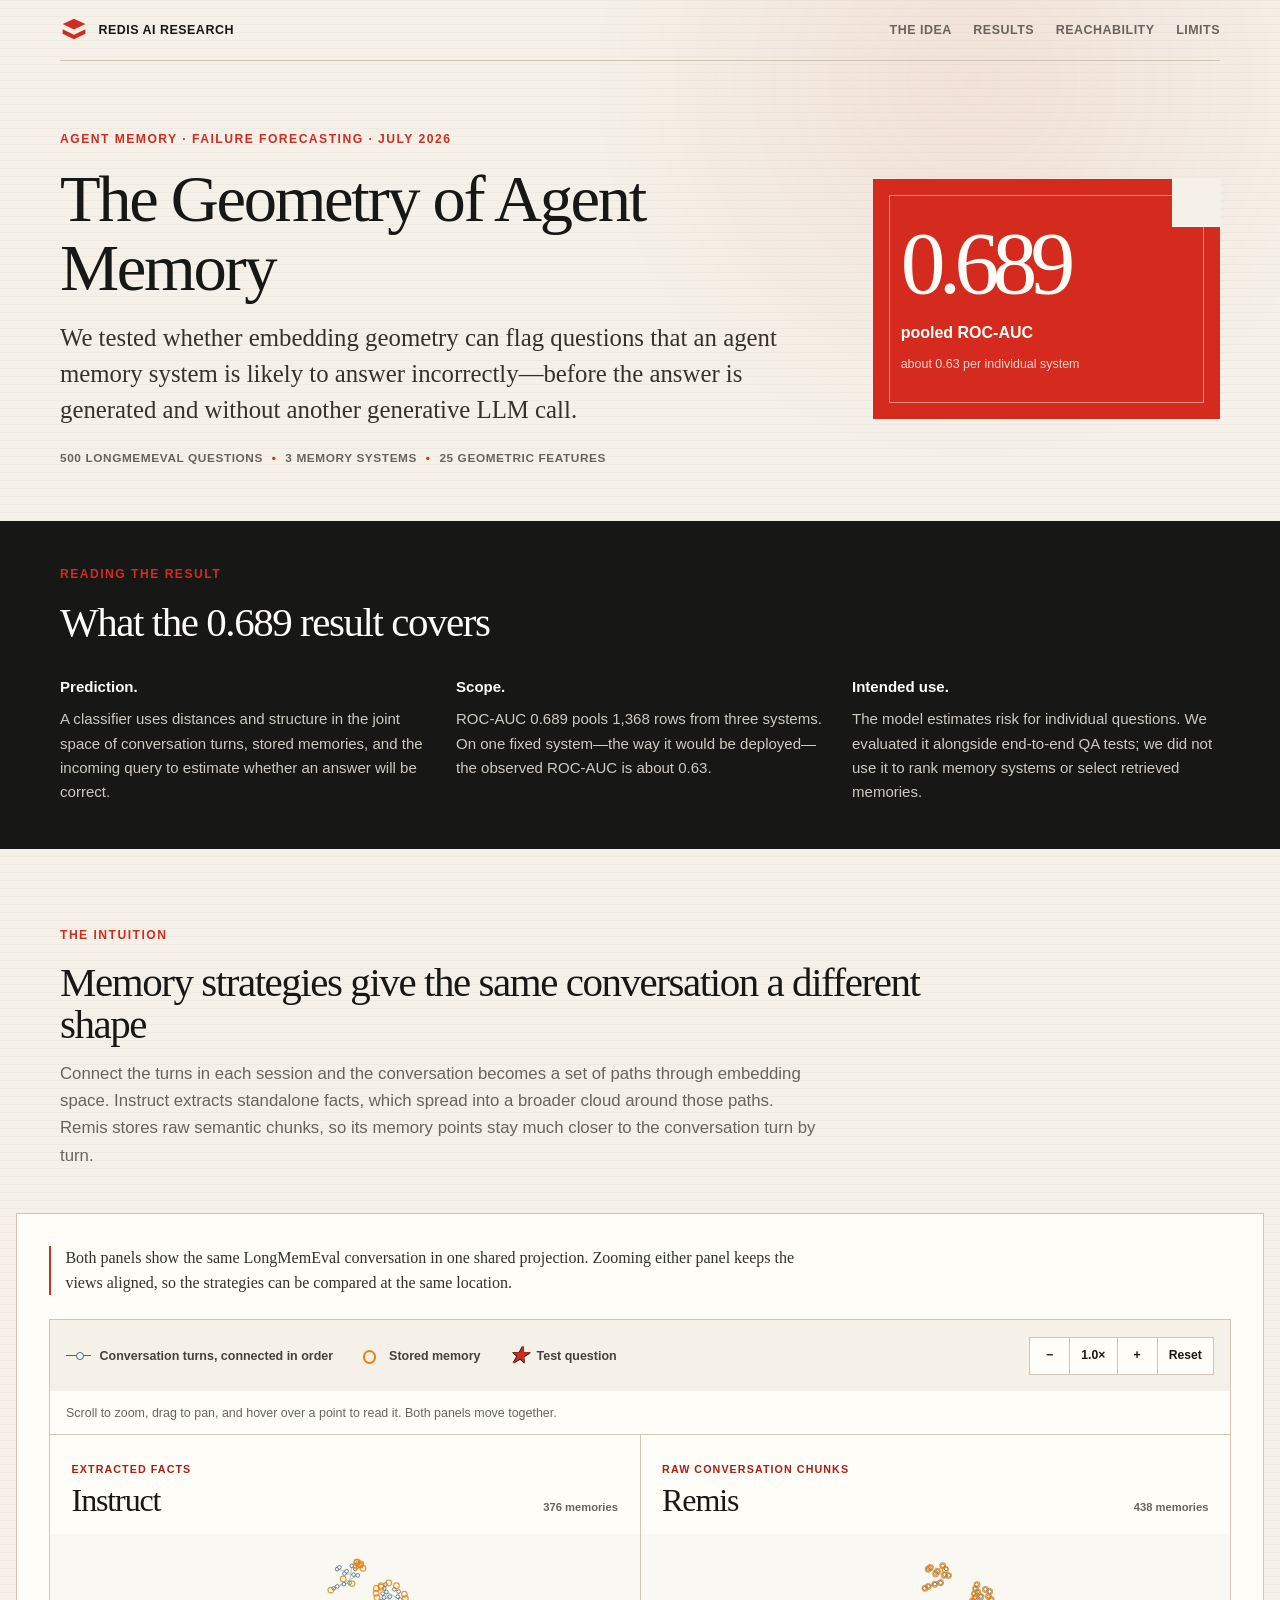
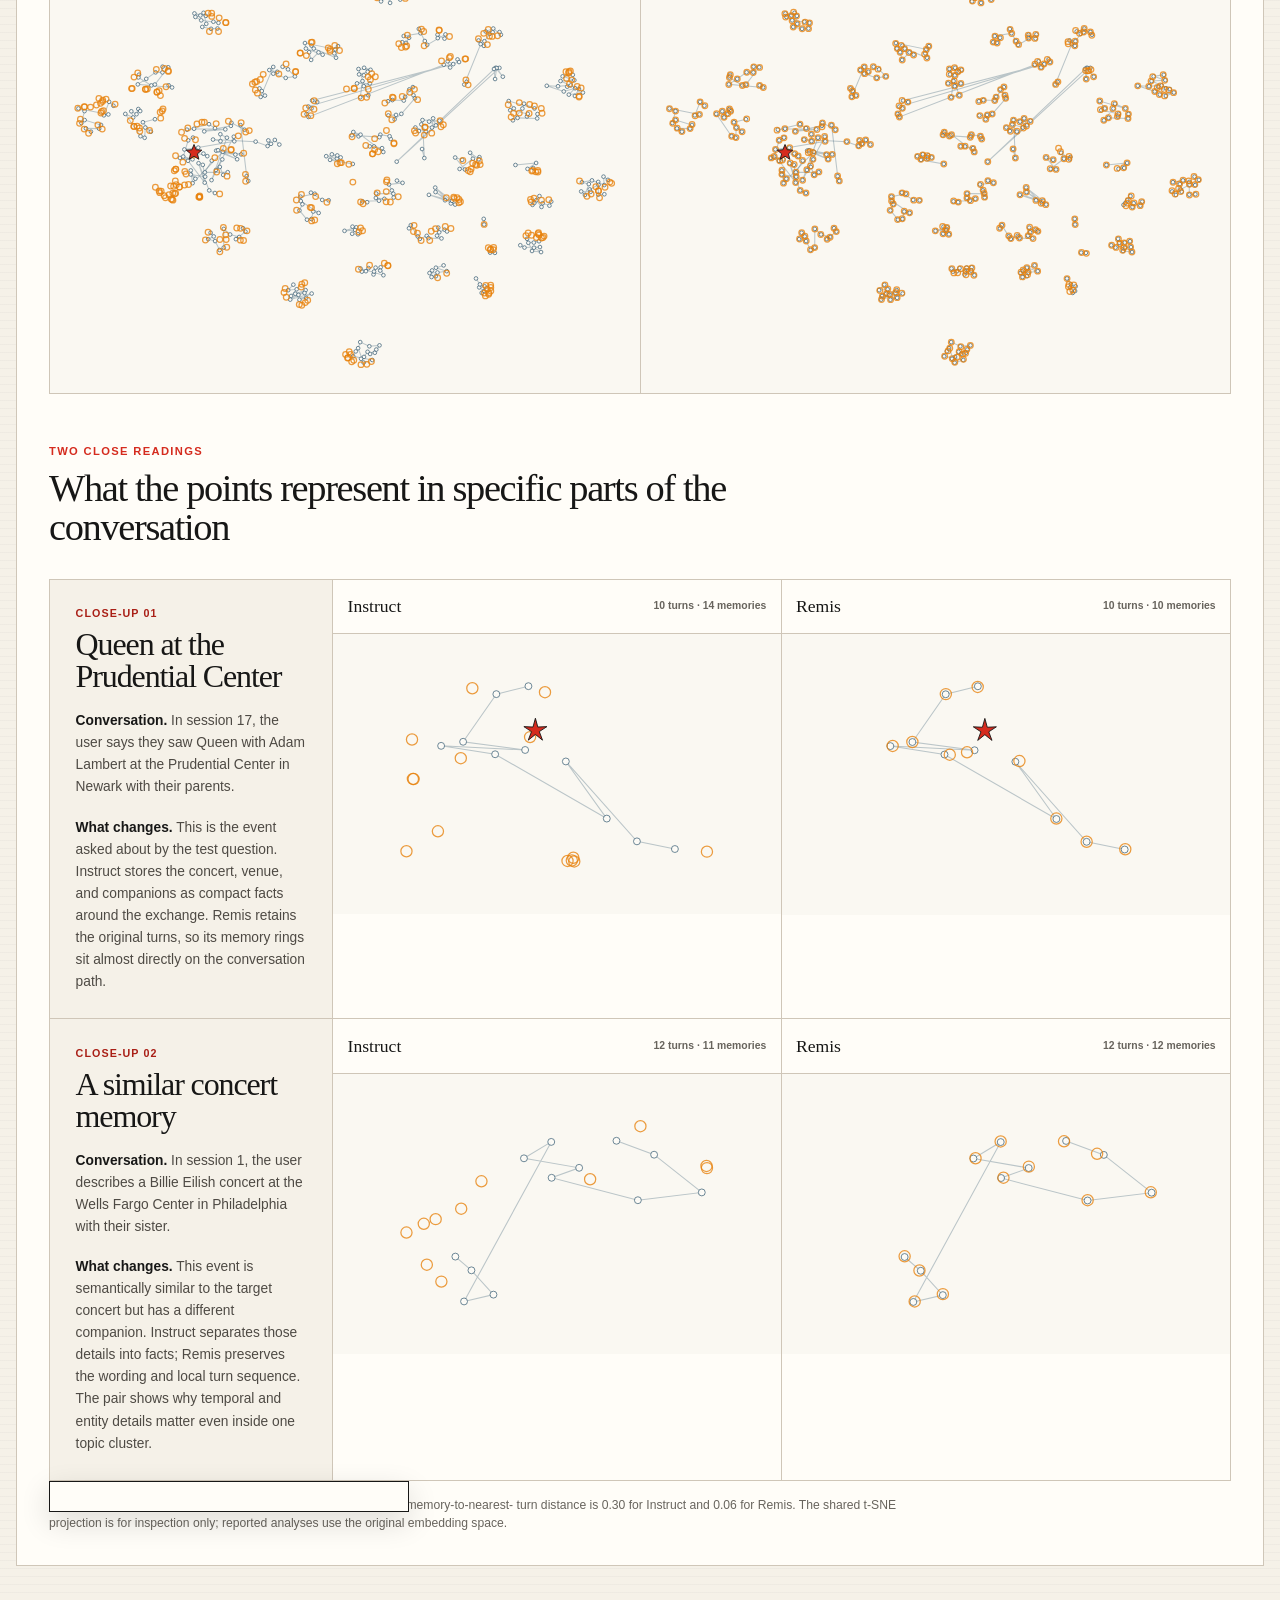
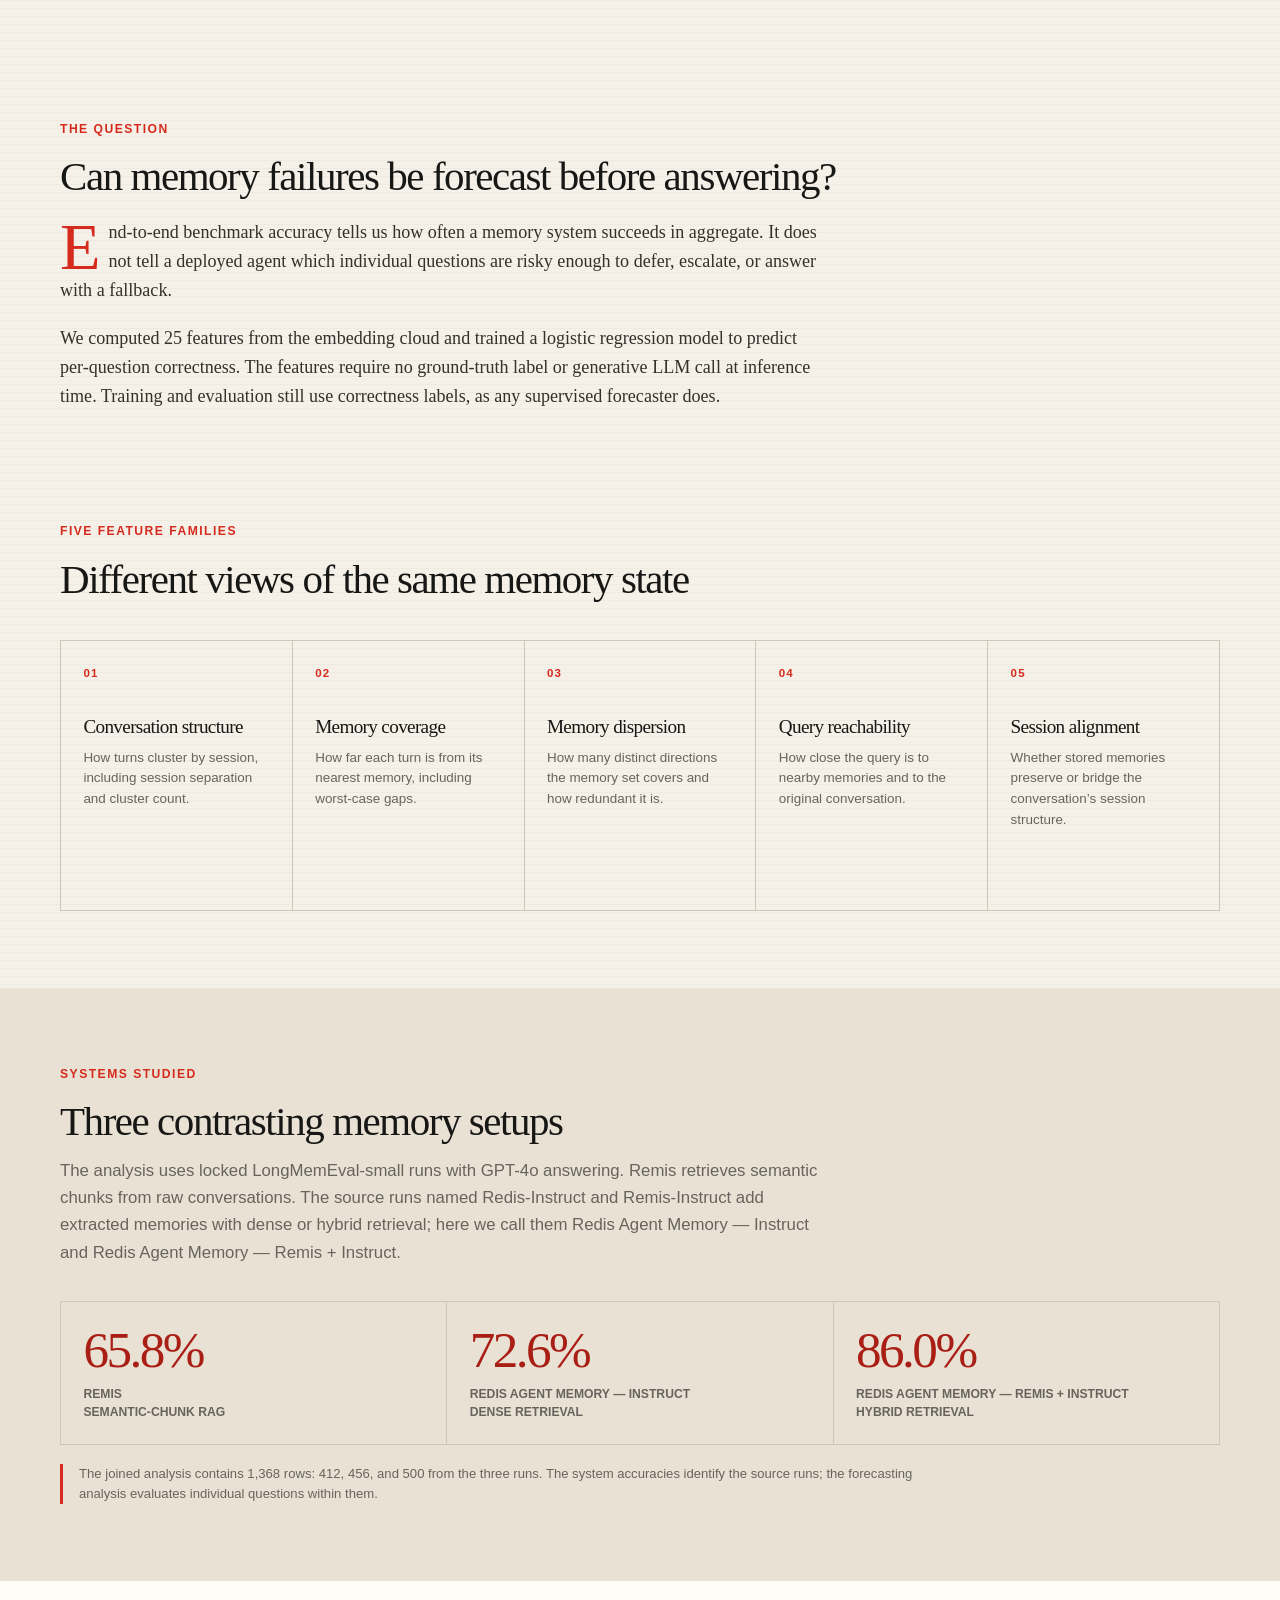
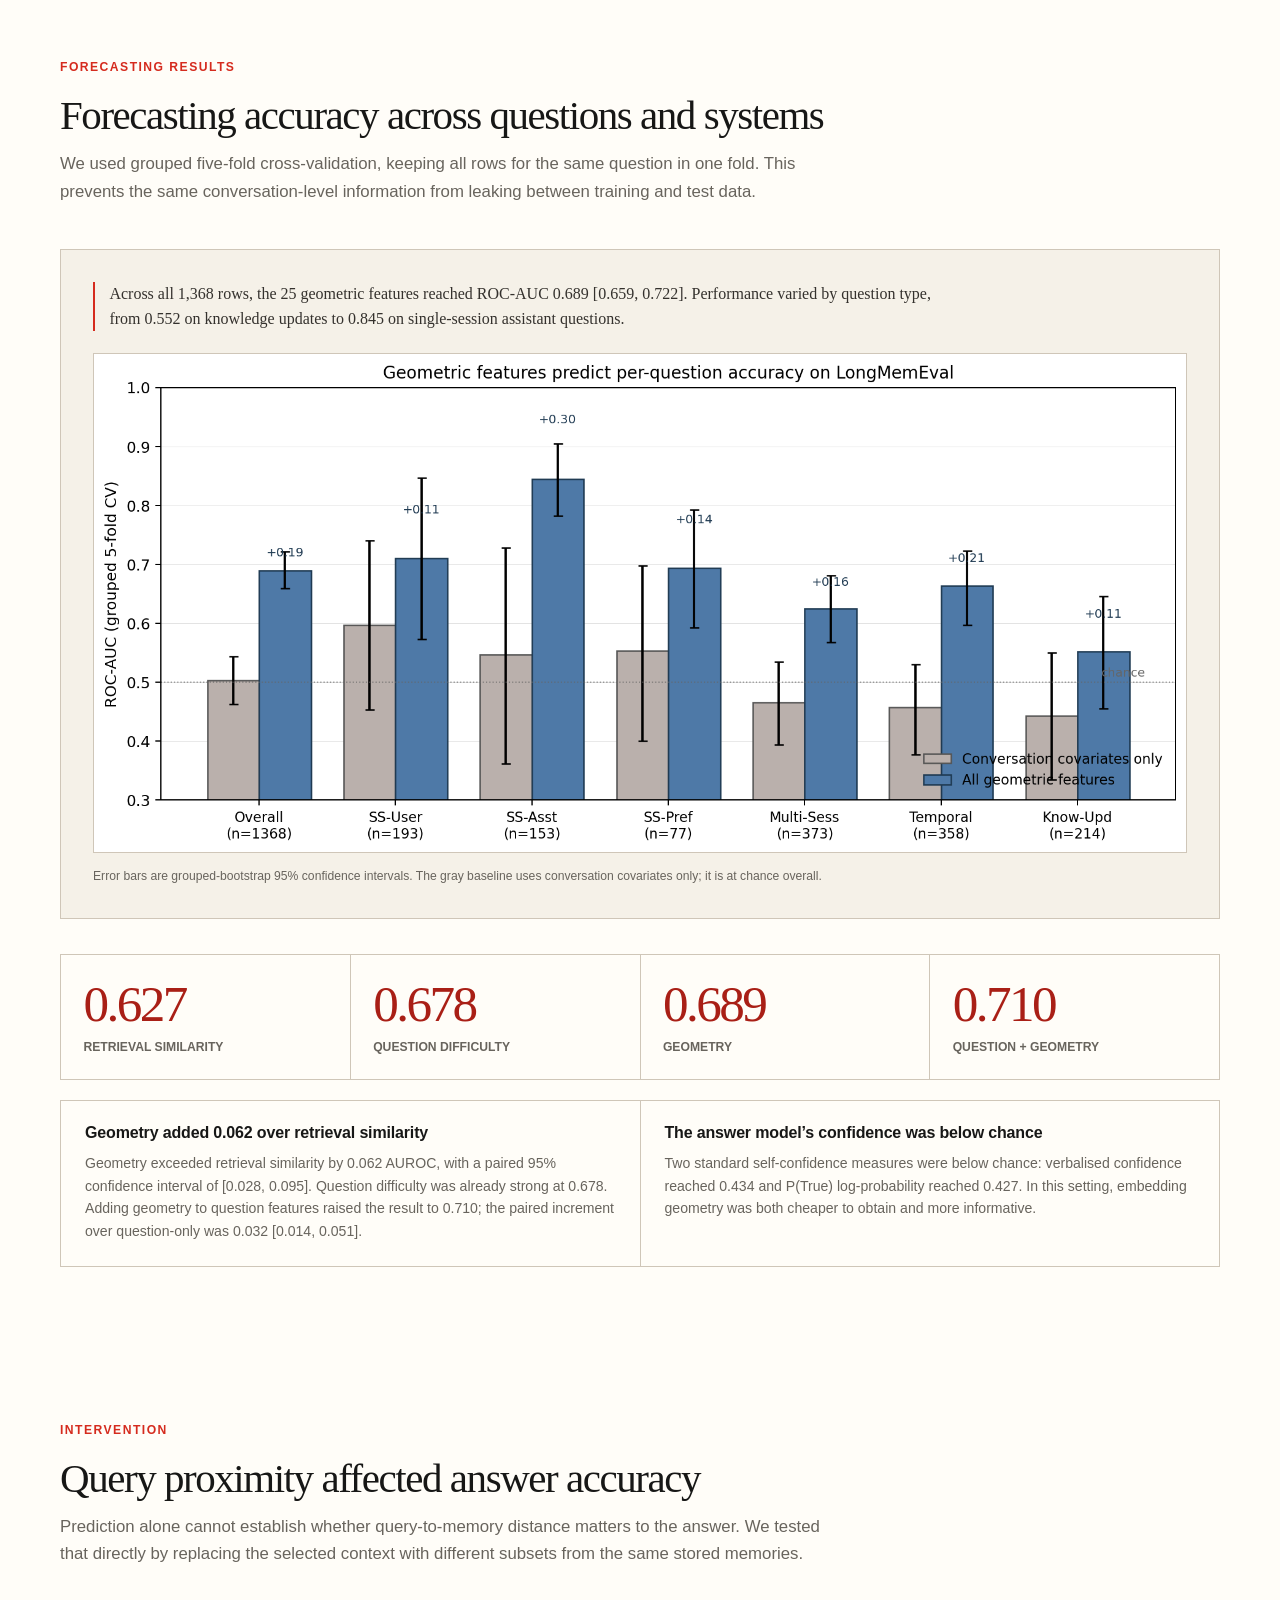
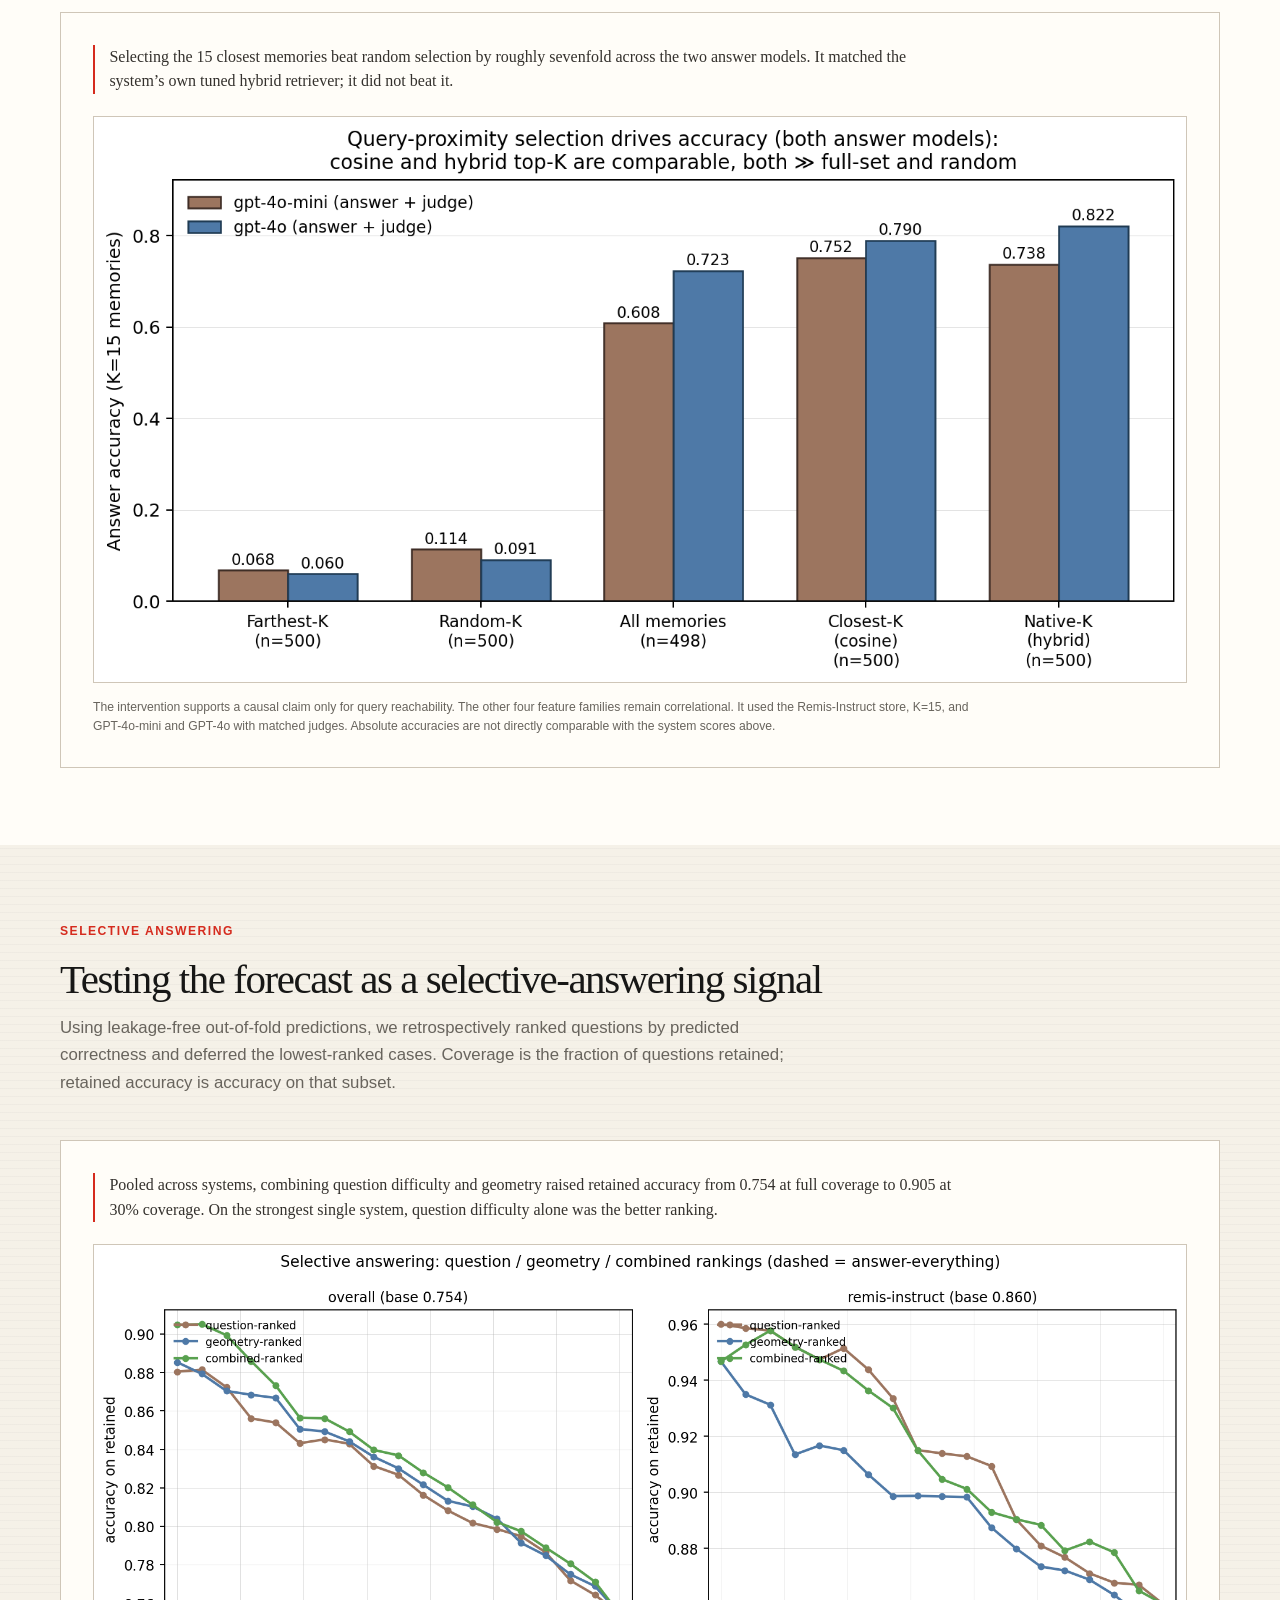
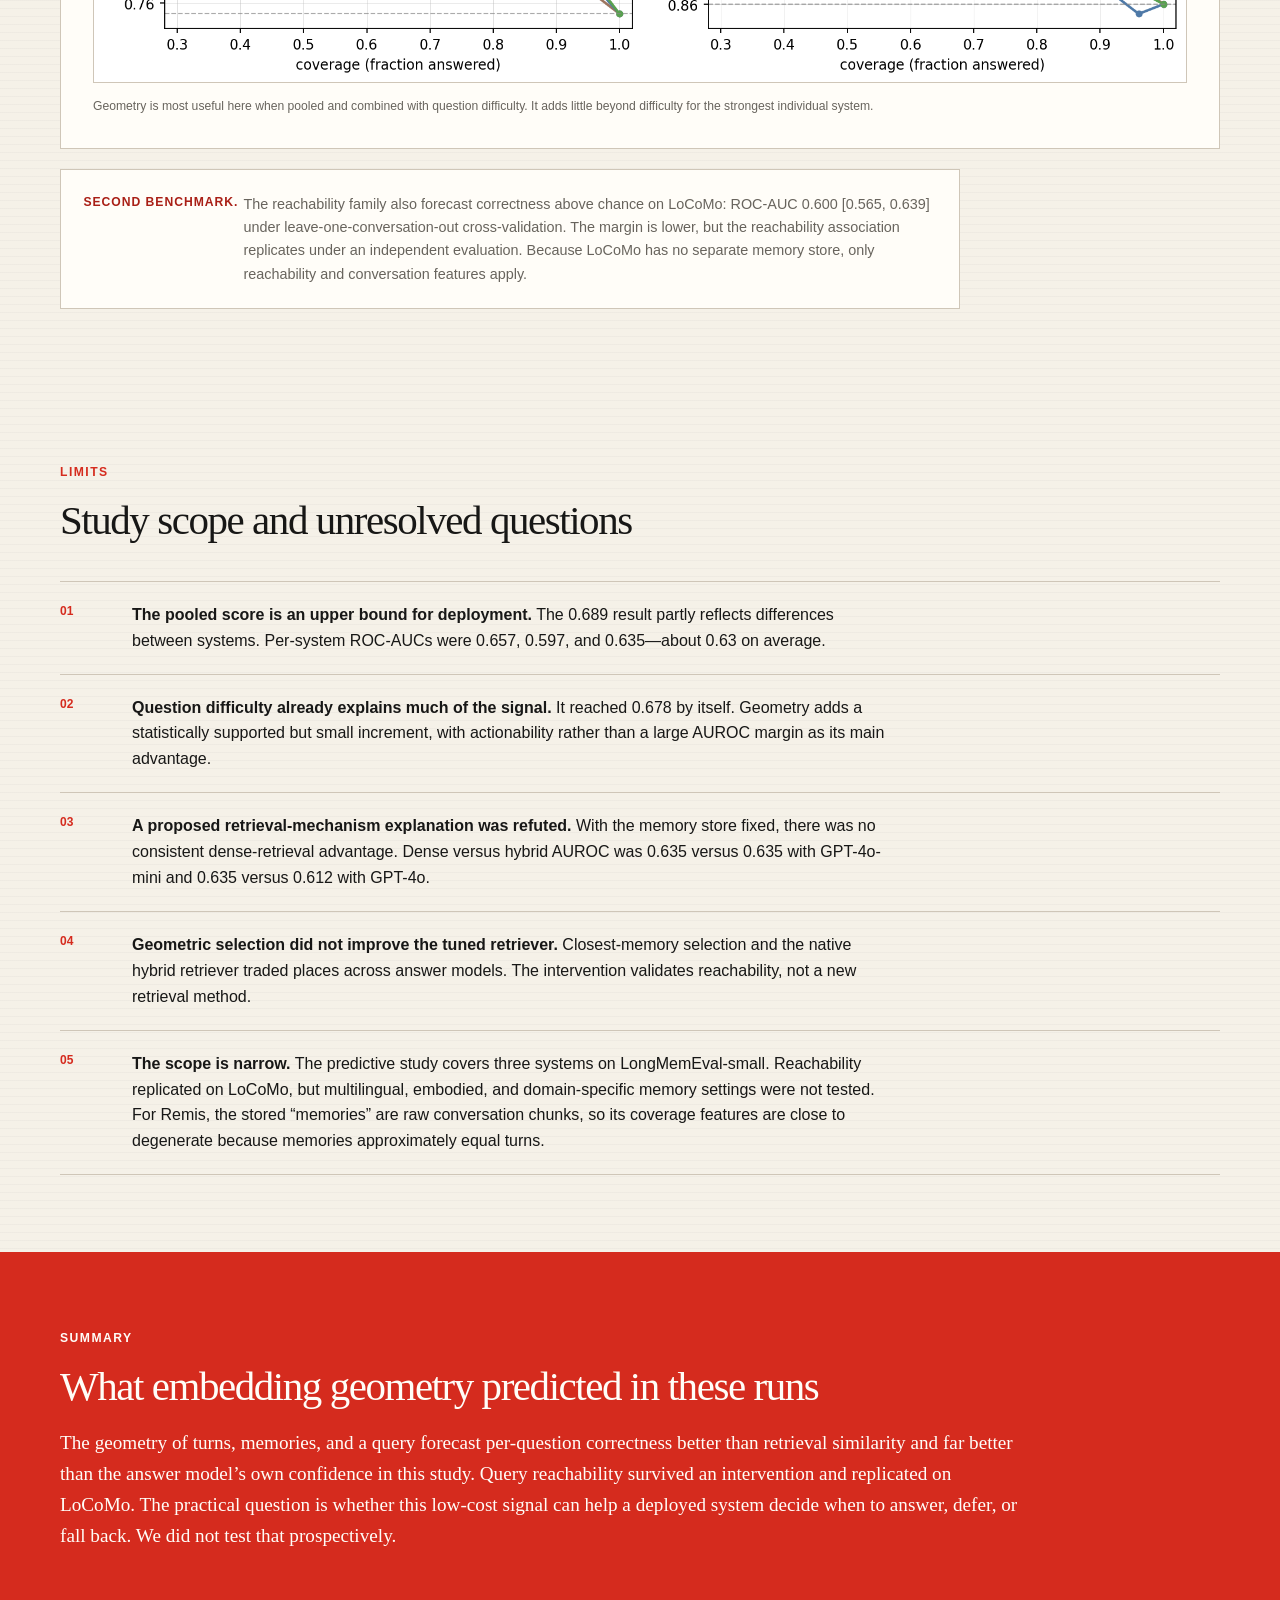
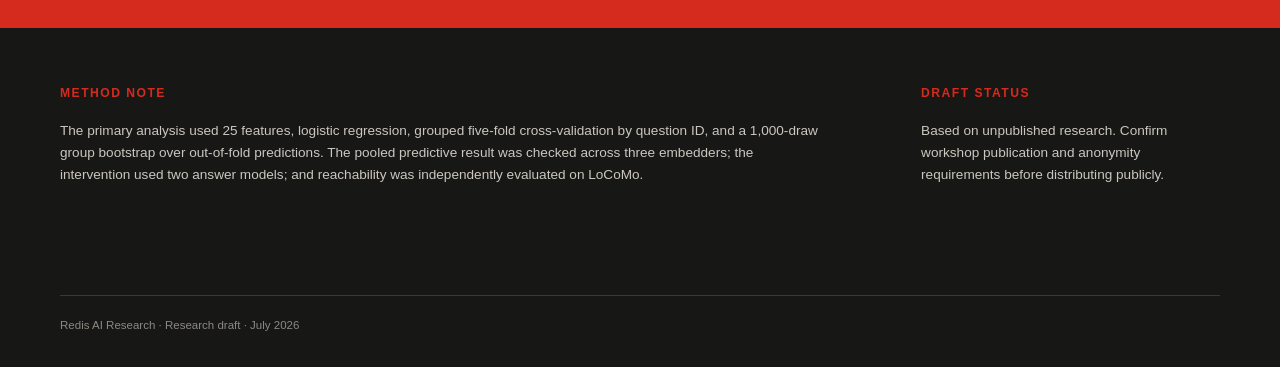
==== commit 8056666b: "Refine agent-memory research articles Clarify benchmark comparisons and add an interactive geometry " ====
--- a/docs/geometry-agent-memory/index.html
+++ b/docs/geometry-agent-memory/index.html
@@ -5,7 +5,7 @@
     <meta name="viewport" content="width=device-width, initial-scale=1.0" />
     <meta
       name="description"
-      content="A geometric diagnostic for forecasting per-question failures in agent memory systems."
+      content="A study of whether embedding geometry can forecast individual failures in agent memory systems."
     />
     <meta name="robots" content="noindex, nofollow" />
     <meta name="theme-color" content="#f5f1e8" />
@@ -17,13 +17,13 @@
     />
     <meta property="og:image" content="assets/social-card.svg" />
     <title>The Geometry of Agent Memory</title>
-    <link rel="stylesheet" href="styles.css?v=20260724" />
+    <link rel="stylesheet" href="styles.css?v=20260724-closeups" />
   </head>
   <body>
     <a class="skip-link" href="#article">Skip to article</a>
 
     <header class="site-header">
-      <a class="brand" href="#top" aria-label="Redis AI Research, article top">
+      <a class="brand" href="../" aria-label="Redis AI Research, home">
         <svg viewBox="0 0 32 32" aria-hidden="true">
           <path d="M16 3 29 9.2 16 15.4 3 9.2 16 3Z" />
           <path d="m3 15.1 13 6.2 13-6.2v5.2L16 26.5 3 20.3v-5.2Z" />
@@ -64,23 +64,23 @@
         </header>
 
         <section class="read-this-first" aria-labelledby="read-first-title">
-          <p class="section-kicker">What we measured</p>
-          <h2 id="read-first-title">A diagnostic, not a replacement for evaluation</h2>
+          <p class="section-kicker">Reading the result</p>
+          <h2 id="read-first-title">What the 0.689 result covers</h2>
           <div class="qualification-grid">
             <p>
-              <strong>The forecast.</strong> A classifier uses distances and structure in the
+              <strong>Prediction.</strong> A classifier uses distances and structure in the
               joint space of conversation turns, stored memories, and the incoming query to
               estimate whether an answer will be correct.
             </p>
             <p>
-              <strong>The headline number.</strong> ROC-AUC 0.689 pools 1,368 rows from three
+              <strong>Scope.</strong> ROC-AUC 0.689 pools 1,368 rows from three
               systems. On one fixed system—the way it would be deployed—the observed ROC-AUC
               is about 0.63.
             </p>
             <p>
-              <strong>The boundary.</strong> This does not replace end-to-end testing, rank
-              memory systems, or provide a better retriever. It is a per-question warning
-              signal with clearly measured limits.
+              <strong>Intended use.</strong> The model estimates risk for individual questions.
+              We evaluated it alongside end-to-end QA tests; we did not use it to rank memory
+              systems or select retrieved memories.
             </p>
           </div>
         </section>
@@ -88,30 +88,64 @@
         <section class="visual-intro" aria-labelledby="atlas-title">
           <div class="section-heading">
             <p class="section-kicker">The intuition</p>
-            <h2 id="atlas-title">A query can be close to the stored memory—or far from it</h2>
-            <p>
-              Memory systems already represent queries and memories as vectors. Conversation
-              turns can be placed in the same space. Together they form a point cloud that
-              shows how well the stored memory covers the conversation and whether the query
-              can reach relevant information.
-            </p>
-          </div>
-          <figure class="chart-block image-figure">
+            <h2 id="atlas-title">Memory strategies give the same conversation a different shape</h2>
+            <p>
+              Connect the turns in each session and the conversation becomes a set of paths
+              through embedding space. Instruct extracts standalone facts, which spread into
+              a broader cloud around those paths. Remis stores raw semantic chunks, so its
+              memory points stay much closer to the conversation turn by turn.
+            </p>
+          </div>
+          <figure class="chart-block strategy-geometry-figure">
             <p class="chart-summary">
-              The top panels are illustrative t-SNE views of one correct and one incorrect
-              example. The lower panel uses original-space cosine distance: memories for the
-              correct example are closer to its query across the ranking.
-            </p>
-            <img
-              src="assets/fig0_manifold.png"
-              width="1038"
-              height="709"
-              decoding="async"
-              alt="Two agent-memory point clouds and their original-space query-to-memory distance curves"
-            />
+              Both panels show the same LongMemEval conversation in one shared projection.
+              Zooming either panel keeps the views aligned, so the strategies can be compared
+              at the same location.
+            </p>
+            <div
+              class="geometry-explorer"
+              id="strategy-geometry-explorer"
+              data-source="data/strategy-geometry.json?v=20260726-music"
+            >
+              <div class="geometry-toolbar">
+                <div class="geometry-legend" aria-label="Figure legend">
+                  <span><i class="legend-path"></i>Conversation turns, connected in order</span>
+                  <span><i class="legend-memory"></i>Stored memory</span>
+                  <span><i class="legend-query"></i>Test question</span>
+                </div>
+                <div class="geometry-controls" aria-label="Zoom controls">
+                  <button type="button" data-zoom-out aria-label="Zoom out">−</button>
+                  <output data-zoom-status aria-label="Current zoom">1.0×</output>
+                  <button type="button" data-zoom-in aria-label="Zoom in">+</button>
+                  <button type="button" data-zoom-reset>Reset</button>
+                </div>
+              </div>
+              <p class="geometry-instructions">
+                Scroll to zoom, drag to pan, and hover over a point to read it. Both panels
+                move together.
+              </p>
+              <p class="geometry-error" hidden></p>
+              <div class="geometry-panels" aria-live="polite"></div>
+              <div class="geometry-focus-heading">
+                <span>Two close readings</span>
+                <h3>What the points represent in specific parts of the conversation</h3>
+              </div>
+              <div class="geometry-focus-list"></div>
+              <div class="geometry-tooltip" role="status" hidden></div>
+            </div>
+            <noscript>
+              <img
+                class="geometry-fallback"
+                src="assets/strategy-geometry.png?v=20260726-music"
+                width="1600"
+                height="740"
+                alt="Instruct memories spread around conversation paths while Remis memories stay close to those paths"
+              />
+            </noscript>
             <figcaption>
-              The 2D projection is only a visual aid. Every reported metric uses cosine
-              distance in the original embedding space.
+              This is one LongMemEval conversation. Its median original-space memory-to-nearest-
+              turn distance is 0.30 for Instruct and 0.06 for Remis. The shared t-SNE projection
+              is for inspection only; reported analyses use the original embedding space.
             </figcaption>
           </figure>
         </section>
@@ -198,15 +232,15 @@
           </div>
           <p class="metric-note">
             The joined analysis contains 1,368 rows: 412, 456, and 500 from the
-            three runs. These accuracy figures describe the systems; they are not the target
-            of a new system-ranking claim.
+            three runs. The system accuracies identify the source runs; the forecasting
+            analysis evaluates individual questions within them.
           </p>
         </section>
 
         <section class="results-section geometry-results" id="results" aria-labelledby="results-title">
           <div class="section-heading">
             <p class="section-kicker">Forecasting results</p>
-            <h2 id="results-title">Geometry carried a useful but modest signal</h2>
+            <h2 id="results-title">Forecasting accuracy across questions and systems</h2>
             <p>
               We used grouped five-fold cross-validation, keeping all rows for the same
               question in one fold. This prevents the same conversation-level information
@@ -242,7 +276,7 @@
 
           <div class="result-notes">
             <article>
-              <h3>The improvement is real, but not large</h3>
+              <h3>Geometry added 0.062 over retrieval similarity</h3>
               <p>
                 Geometry exceeded retrieval similarity by 0.062 AUROC, with a paired 95%
                 confidence interval of [0.028, 0.095]. Question difficulty was already
@@ -251,7 +285,7 @@
               </p>
             </article>
             <article>
-              <h3>The answer model’s confidence did not help</h3>
+              <h3>The answer model’s confidence was below chance</h3>
               <p>
                 Two standard self-confidence measures were below chance: verbalised
                 confidence reached 0.434 and P(True) log-probability reached 0.427. In this
@@ -338,8 +372,8 @@
 
         <section class="limits" id="limits" aria-labelledby="limits-title">
           <div class="section-heading">
-            <p class="section-kicker">What did not hold</p>
-            <h2 id="limits-title">The limits are part of the result</h2>
+            <p class="section-kicker">Limits</p>
+            <h2 id="limits-title">Study scope and unresolved questions</h2>
           </div>
           <ol class="limits-list">
             <li>
@@ -392,14 +426,14 @@
 
         <section class="conclusion" aria-labelledby="conclusion-title">
           <p class="section-kicker">Summary</p>
-          <h2 id="conclusion-title">Embedding geometry can provide an early warning</h2>
+          <h2 id="conclusion-title">What embedding geometry predicted in these runs</h2>
           <p>
             The geometry of turns, memories, and a query forecast per-question correctness
             better than retrieval similarity and far better than the answer model’s own
             confidence in this study. Query reachability survived an intervention and
-            replicated on LoCoMo. The practical result is not a replacement for evaluation
-            or retrieval, but a low-cost signal that could support decisions to answer,
-            defer, or fall back. Prospective deployment was not tested.
+            replicated on LoCoMo. The practical question is whether this low-cost signal can
+            help a deployed system decide when to answer, defer, or fall back. We did not test
+            that prospectively.
           </p>
         </section>
 
@@ -425,5 +459,6 @@
         </footer>
       </article>
     </main>
+    <script src="strategy-geometry.js?v=20260724-closeups"></script>
   </body>
 </html>
--- a/docs/geometry-agent-memory/styles.css
+++ b/docs/geometry-agent-memory/styles.css
@@ -947,6 +947,392 @@
   background: var(--white);
 }
 
+.strategy-geometry-figure {
+  position: relative;
+  left: 50%;
+  width: min(calc(100vw - 2rem), 1480px);
+  margin-left: 0;
+  transform: translateX(-50%);
+}
+
+.strategy-geometry-figure .chart-summary {
+  max-width: 780px;
+}
+
+.geometry-explorer {
+  margin-top: 1.5rem;
+  color: var(--ink);
+  font-family:
+    Inter, ui-sans-serif, -apple-system, BlinkMacSystemFont, "Segoe UI", sans-serif;
+}
+
+.geometry-toolbar {
+  display: flex;
+  min-height: 4.5rem;
+  padding: 0.9rem 1rem;
+  align-items: center;
+  justify-content: space-between;
+  gap: 1.5rem;
+  border: 1px solid var(--line);
+  border-bottom: 0;
+  background: var(--paper);
+}
+
+.geometry-legend {
+  display: flex;
+  align-items: center;
+  gap: 1.4rem;
+  color: #45413c;
+  font-size: 0.78rem;
+  font-weight: 700;
+}
+
+.geometry-legend span {
+  display: inline-flex;
+  align-items: center;
+  gap: 0.55rem;
+}
+
+.geometry-legend i {
+  position: relative;
+  display: inline-block;
+  width: 1.55rem;
+  height: 1rem;
+  flex: 0 0 auto;
+}
+
+.geometry-legend .legend-path::before {
+  position: absolute;
+  top: 0.46rem;
+  right: 0;
+  left: 0;
+  height: 1px;
+  background: var(--blue);
+  content: "";
+}
+
+.geometry-legend .legend-path::after {
+  position: absolute;
+  top: 0.24rem;
+  left: 0.6rem;
+  width: 0.4rem;
+  height: 0.4rem;
+  border: 1px solid var(--blue);
+  border-radius: 50%;
+  background: var(--white);
+  content: "";
+}
+
+.geometry-legend .legend-memory::after {
+  position: absolute;
+  top: 0.16rem;
+  left: 0.48rem;
+  width: 0.58rem;
+  height: 0.58rem;
+  border: 2px solid #e8820c;
+  border-radius: 50%;
+  content: "";
+}
+
+.geometry-legend .legend-query::after {
+  position: absolute;
+  top: -0.18rem;
+  left: 0.42rem;
+  color: var(--red);
+  content: "★";
+  font-size: 1.25rem;
+  line-height: 1;
+  text-shadow:
+    -0.5px 0 var(--ink),
+    0 0.5px var(--ink),
+    0.5px 0 var(--ink),
+    0 -0.5px var(--ink);
+}
+
+.geometry-controls {
+  display: inline-flex;
+  min-width: max-content;
+  align-items: center;
+  border: 1px solid var(--line);
+  background: var(--white);
+}
+
+.geometry-controls button,
+.geometry-controls output {
+  display: grid;
+  min-width: 2.5rem;
+  height: 2.25rem;
+  margin: 0;
+  padding: 0 0.7rem;
+  border: 0;
+  border-right: 1px solid var(--line);
+  color: var(--ink);
+  background: transparent;
+  place-items: center;
+  font: inherit;
+  font-size: 0.76rem;
+  font-weight: 800;
+}
+
+.geometry-controls button {
+  cursor: pointer;
+}
+
+.geometry-controls button:last-child {
+  border-right: 0;
+}
+
+.geometry-controls button:hover,
+.geometry-controls button:focus-visible {
+  color: var(--white);
+  background: var(--red);
+}
+
+.geometry-instructions,
+.geometry-error {
+  margin: 0;
+  padding: 0.7rem 1rem;
+  border-right: 1px solid var(--line);
+  border-left: 1px solid var(--line);
+  color: var(--muted);
+  background: var(--white);
+  font-size: 0.78rem;
+}
+
+.geometry-error {
+  color: var(--red-dark);
+}
+
+.geometry-panels {
+  display: grid;
+  grid-template-columns: repeat(2, minmax(0, 1fr));
+  border-top: 1px solid var(--line);
+  border-left: 1px solid var(--line);
+}
+
+.geometry-panel {
+  min-width: 0;
+  border-right: 1px solid var(--line);
+  border-bottom: 1px solid var(--line);
+  background: var(--white);
+}
+
+.geometry-panel header {
+  display: flex;
+  min-height: 6.2rem;
+  padding: 1.15rem 1.35rem;
+  align-items: end;
+  justify-content: space-between;
+  gap: 1rem;
+}
+
+.geometry-panel header span,
+.geometry-focus-copy > span {
+  display: block;
+  margin-bottom: 0.32rem;
+  color: var(--red-dark);
+  font-size: 0.67rem;
+  font-weight: 800;
+  letter-spacing: 0.1em;
+  text-transform: uppercase;
+}
+
+.geometry-panel h4,
+.geometry-focus h4 {
+  margin: 0;
+  font-family: Georgia, "Times New Roman", serif;
+  font-size: clamp(1.7rem, 2.5vw, 2.4rem);
+  font-weight: 500;
+  letter-spacing: -0.035em;
+  line-height: 1;
+}
+
+.geometry-panel header small {
+  color: var(--muted);
+  font-size: 0.7rem;
+  font-weight: 700;
+}
+
+.geometry-panel > svg {
+  display: block;
+  width: 100%;
+  height: auto;
+  max-height: 70vh;
+  background: #faf8f2;
+  cursor: grab;
+  touch-action: none;
+}
+
+.geometry-panel > svg.is-dragging {
+  cursor: grabbing;
+}
+
+.conversation-path {
+  fill: none;
+  stroke: var(--blue);
+  stroke-width: 1.05;
+  opacity: 0.34;
+  vector-effect: non-scaling-stroke;
+}
+
+.conversation-turn {
+  fill: var(--white);
+  stroke: var(--blue);
+  stroke-width: 0.85;
+  opacity: 0.9;
+  vector-effect: non-scaling-stroke;
+}
+
+.stored-memory {
+  fill: none;
+  stroke: #e8820c;
+  stroke-width: 1.25;
+  opacity: 0.78;
+  vector-effect: non-scaling-stroke;
+}
+
+.test-question {
+  fill: var(--red);
+  stroke: var(--ink);
+  stroke-width: 0.9;
+  vector-effect: non-scaling-stroke;
+}
+
+.conversation-turn:hover,
+.stored-memory:hover,
+.test-question:hover {
+  opacity: 1;
+  stroke-width: 2.2;
+}
+
+.geometry-focus-heading {
+  max-width: 900px;
+  padding: 3rem 0 1.3rem;
+}
+
+.geometry-focus-heading > span {
+  display: block;
+  margin-bottom: 0.55rem;
+  color: var(--red);
+  font-size: 0.7rem;
+  font-weight: 800;
+  letter-spacing: 0.12em;
+  text-transform: uppercase;
+}
+
+.geometry-focus-heading h3 {
+  max-width: 760px;
+  font-size: clamp(1.8rem, 3vw, 2.8rem);
+}
+
+.geometry-focus-list {
+  border-top: 1px solid var(--line);
+}
+
+.geometry-focus {
+  display: grid;
+  grid-template-columns: minmax(270px, 0.48fr) minmax(0, 1.52fr);
+  border-right: 1px solid var(--line);
+  border-bottom: 1px solid var(--line);
+  border-left: 1px solid var(--line);
+  background: var(--paper);
+}
+
+.geometry-focus-copy {
+  padding: 1.6rem;
+  border-right: 1px solid var(--line);
+}
+
+.geometry-focus-copy p {
+  margin: 1.15rem 0 0;
+  color: #4e4a44;
+  font-size: 0.86rem;
+  line-height: 1.6;
+}
+
+.geometry-focus-copy strong {
+  color: var(--ink);
+}
+
+.geometry-focus-diagrams {
+  display: grid;
+  min-width: 0;
+  grid-template-columns: repeat(2, minmax(0, 1fr));
+}
+
+.geometry-focus-panel {
+  min-width: 0;
+  border-right: 1px solid var(--line);
+  background: var(--white);
+}
+
+.geometry-focus-panel:last-child {
+  border-right: 0;
+}
+
+.geometry-focus-title {
+  display: flex;
+  min-height: 3.4rem;
+  padding: 0.75rem 0.9rem;
+  align-items: center;
+  justify-content: space-between;
+  gap: 0.6rem;
+  border-bottom: 1px solid var(--line);
+}
+
+.geometry-focus-title strong {
+  font-family: Georgia, "Times New Roman", serif;
+  font-size: 1.1rem;
+  font-weight: 500;
+}
+
+.geometry-focus-title span {
+  color: var(--muted);
+  font-size: 0.65rem;
+  font-weight: 700;
+}
+
+.geometry-focus-panel svg {
+  display: block;
+  width: 100%;
+  height: auto;
+  background: #faf8f2;
+}
+
+.geometry-tooltip {
+  position: fixed;
+  z-index: 20;
+  display: flex;
+  width: min(360px, calc(100vw - 2rem));
+  padding: 0.9rem 1rem;
+  border: 1px solid var(--ink);
+  color: var(--ink);
+  background: var(--white);
+  box-shadow: 0 10px 30px rgba(23, 23, 22, 0.14);
+  pointer-events: none;
+  flex-direction: column;
+  font-size: 0.78rem;
+  line-height: 1.45;
+}
+
+.geometry-tooltip strong {
+  margin-bottom: 0.35rem;
+  font-size: 0.78rem;
+}
+
+.geometry-tooltip small {
+  margin-top: 0.55rem;
+  color: var(--muted);
+  font-size: 0.67rem;
+}
+
+.geometry-fallback {
+  display: block;
+  width: 100%;
+  height: auto;
+  border: 1px solid var(--line);
+}
+
 .feature-section {
   padding-top: 1rem;
 }
@@ -1117,6 +1503,15 @@
   .feature-grid article {
     min-height: 220px;
   }
+
+  .geometry-focus {
+    grid-template-columns: 1fr;
+  }
+
+  .geometry-focus-copy {
+    border-right: 0;
+    border-bottom: 1px solid var(--line);
+  }
 }
 
 @media (max-width: 700px) {
@@ -1153,4 +1548,49 @@
   .image-figure img {
     min-width: 680px;
   }
-}
+
+  .strategy-geometry-figure {
+    width: calc(100vw - 1rem);
+    padding: 0.75rem;
+  }
+
+  .geometry-toolbar,
+  .geometry-legend {
+    align-items: flex-start;
+    flex-direction: column;
+  }
+
+  .geometry-toolbar {
+    gap: 0.85rem;
+  }
+
+  .geometry-legend {
+    gap: 0.65rem;
+  }
+
+  .geometry-panels,
+  .geometry-focus-diagrams {
+    grid-template-columns: 1fr;
+  }
+
+  .geometry-panel header {
+    min-height: 5.2rem;
+  }
+
+  .geometry-panel > svg {
+    max-height: none;
+  }
+
+  .geometry-focus-panel {
+    border-right: 0;
+    border-bottom: 1px solid var(--line);
+  }
+
+  .geometry-focus-panel:last-child {
+    border-bottom: 0;
+  }
+
+  .geometry-fallback {
+    min-width: 920px;
+  }
+}
